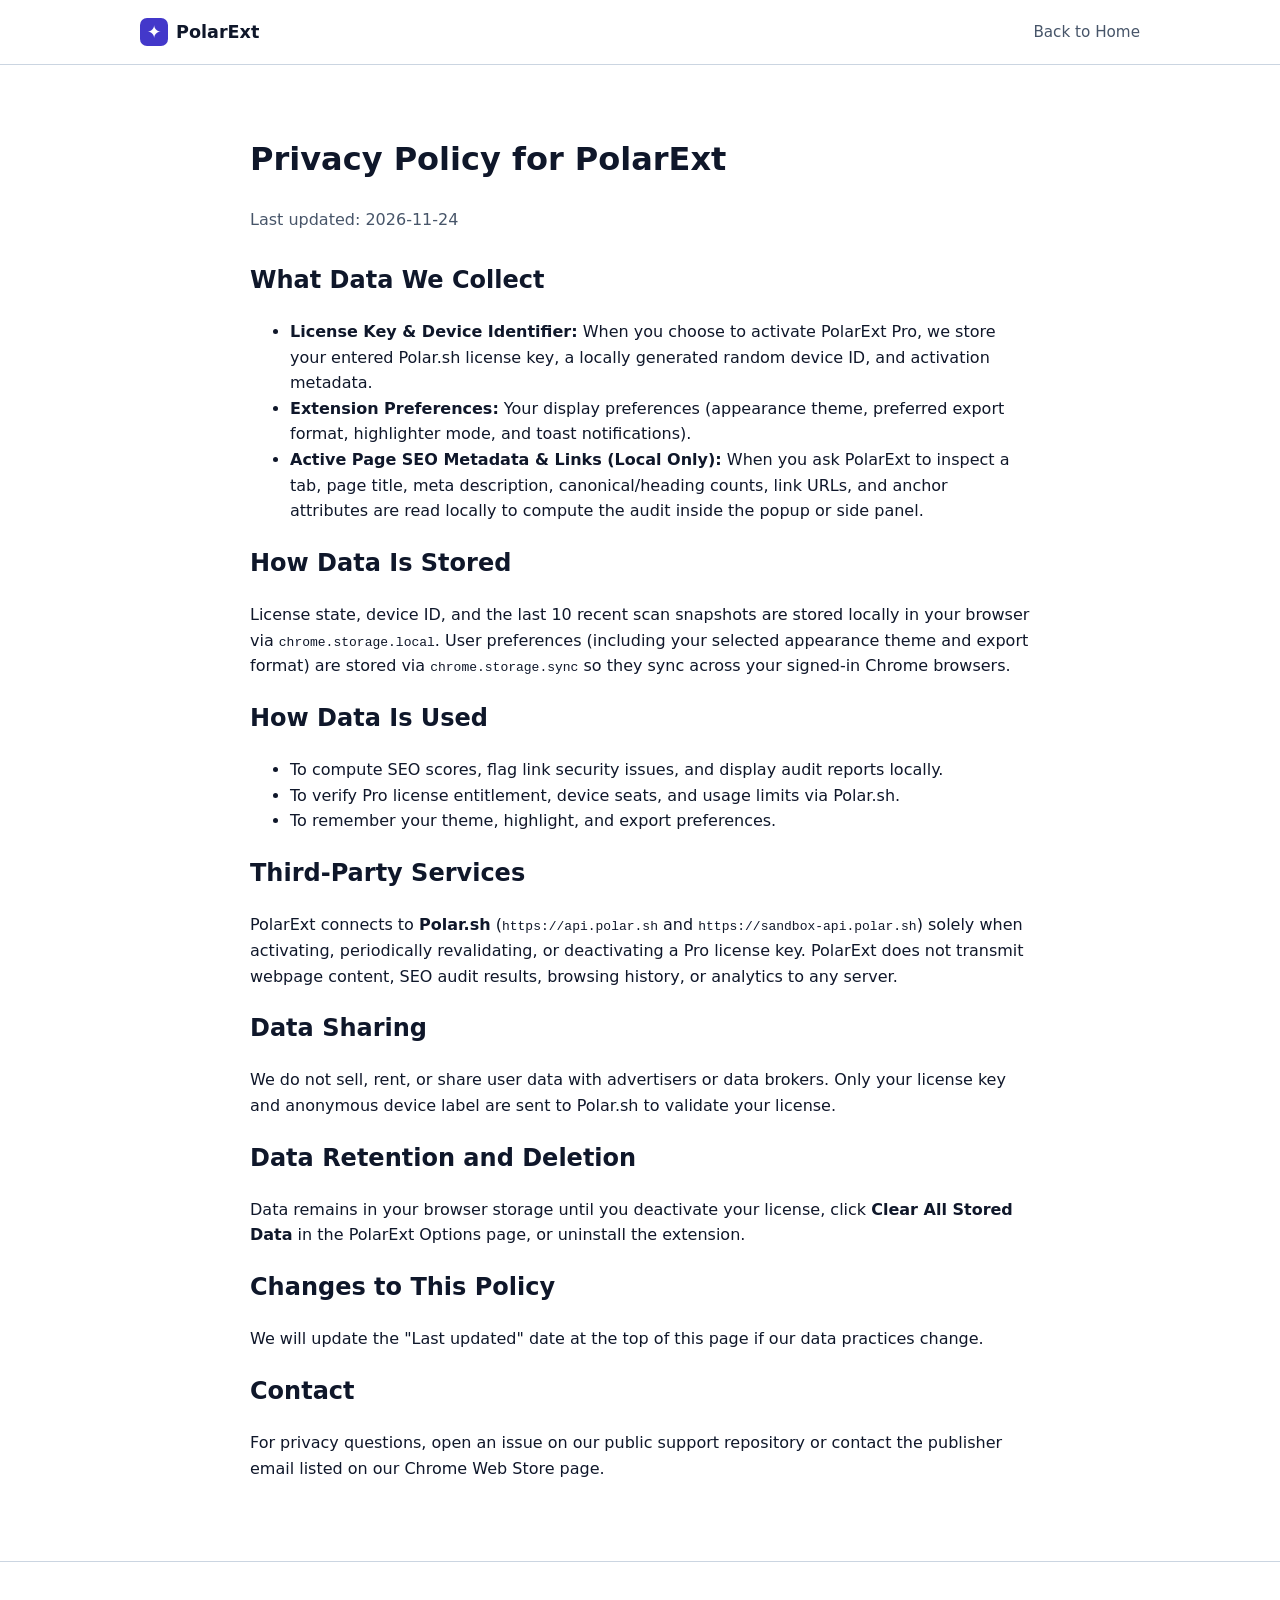
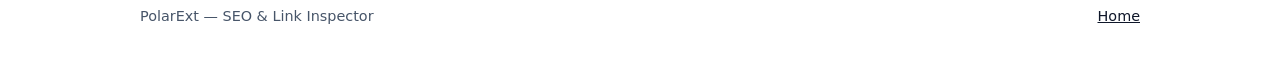
==== privacy.html @ 94d525a9 "feat: PolarExt interactive landing page and privacy policy" ====
<!doctype html>
<html lang="en">
  <head>
    <meta charset="UTF-8" />
    <meta name="viewport" content="width=device-width, initial-scale=1.0" />
    <meta name="color-scheme" content="light dark" />
    <title>Privacy Policy — PolarExt</title>
    <link rel="stylesheet" href="./styles.css" />
  </head>
  <body>
    <header class="site-header">
      <div class="container nav-inner">
        <a href="./index.html" class="brand">
          <span class="brand-mark" aria-hidden="true">✦</span>
          <span>PolarExt</span>
        </a>
        <nav class="nav-links" aria-label="Primary navigation">
          <a href="./index.html">Back to Home</a>
        </nav>
      </div>
    </header>

    <main class="container narrow policy-doc">
      <h1>Privacy Policy for PolarExt</h1>
      <p class="section-lead">Last updated: 2026-11-24</p>

      <h2>What Data We Collect</h2>
      <ul>
        <li>
          <strong>License Key &amp; Device Identifier:</strong> When you choose to activate PolarExt
          Pro, we store your entered Polar.sh license key, a locally generated random device ID, and
          activation metadata.
        </li>
        <li>
          <strong>Extension Preferences:</strong> Your display preferences (appearance theme,
          preferred export format, highlighter mode, and toast notifications).
        </li>
        <li>
          <strong>Active Page SEO Metadata &amp; Links (Local Only):</strong> When you ask PolarExt
          to inspect a tab, page title, meta description, canonical/heading counts, link URLs, and
          anchor attributes are read locally to compute the audit inside the popup or side panel.
        </li>
      </ul>

      <h2>How Data Is Stored</h2>
      <p>
        License state, device ID, and the last 10 recent scan snapshots are stored locally in your
        browser via <code>chrome.storage.local</code>. User preferences (including your selected
        appearance theme and export format) are stored via <code>chrome.storage.sync</code> so they
        sync across your signed-in Chrome browsers.
      </p>

      <h2>How Data Is Used</h2>
      <ul>
        <li>To compute SEO scores, flag link security issues, and display audit reports locally.</li>
        <li>To verify Pro license entitlement, device seats, and usage limits via Polar.sh.</li>
        <li>To remember your theme, highlight, and export preferences.</li>
      </ul>

      <h2>Third-Party Services</h2>
      <p>
        PolarExt connects to <strong>Polar.sh</strong> (<code>https://api.polar.sh</code> and
        <code>https://sandbox-api.polar.sh</code>) solely when activating, periodically
        revalidating, or deactivating a Pro license key. PolarExt does not transmit webpage content,
        SEO audit results, browsing history, or analytics to any server.
      </p>

      <h2>Data Sharing</h2>
      <p>
        We do not sell, rent, or share user data with advertisers or data brokers. Only your license
        key and anonymous device label are sent to Polar.sh to validate your license.
      </p>

      <h2>Data Retention and Deletion</h2>
      <p>
        Data remains in your browser storage until you deactivate your license, click
        <strong>Clear All Stored Data</strong> in the PolarExt Options page, or uninstall the
        extension.
      </p>

      <h2>Changes to This Policy</h2>
      <p>
        We will update the "Last updated" date at the top of this page if our data practices change.
      </p>

      <h2>Contact</h2>
      <p>
        For privacy questions, open an issue on our public support repository or contact the
        publisher email listed on our Chrome Web Store page.
      </p>
    </main>

    <footer class="site-footer">
      <div class="container footer-inner">
        <p>PolarExt — SEO &amp; Link Inspector</p>
        <p><a href="./index.html">Home</a></p>
      </div>
    </footer>
  </body>
</html>
---- styles.css ----
:root {
  --bg-light: #ffffff;
  --bg-dark: #090d16;
  --bg-alt-light: #f8fafc;
  --bg-alt-dark: #0f172a;
  --surface-light: #ffffff;
  --surface-dark: #111827;
  --text-light: #0f172a;
  --text-dark: #f1f5f9;
  --muted-light: #475569;
  --muted-dark: #94a3b8;
  --border-light: #cbd5e1;
  --border-dark: #334155;
  --brand-light: #4338ca;
  --brand-dark: #818cf8;
  --brand-text-light: #ffffff;
  --brand-text-dark: #090d16;
  --hover-light: #f1f5f9;
  --hover-dark: #1e293b;
  --code-bg-light: #0f172a;
  --code-bg-dark: #020617;
  --success-light: #15803d;
  --success-dark: #4ade80;
  --success-bg-light: #dcfce7;
  --success-bg-dark: #052e16;
  --warn-light: #b45309;
  --warn-dark: #fbbf24;
  --warn-bg-light: #fef3c7;
  --warn-bg-dark: #451a03;
  --err-light: #b91c1c;
  --err-dark: #fca5a5;
  --err-bg-light: #fee2e2;
  --err-bg-dark: #450a0a;
  --scrollbar-track-light: #e2e8f0;
  --scrollbar-track-dark: #0f172a;
  --scrollbar-thumb-light: #64748b;
  --scrollbar-thumb-dark: #64748b;

  --bg: var(--bg-light);
  --bg-alt: var(--bg-alt-light);
  --surface: var(--surface-light);
  --text: var(--text-light);
  --muted: var(--muted-light);
  --border: var(--border-light);
  --brand: var(--brand-light);
  --brand-text: var(--brand-text-light);
  --color-hover: var(--hover-light);
  --code-bg: var(--code-bg-light);
  --success: var(--success-light);
  --success-bg: var(--success-bg-light);
  --warn: var(--warn-light);
  --warn-bg: var(--warn-bg-light);
  --err: var(--err-light);
  --err-bg: var(--err-bg-light);
  --scrollbar-track: var(--scrollbar-track-light);
  --scrollbar-thumb: var(--scrollbar-thumb-light);

  @media (prefers-color-scheme: dark) {
    --bg: var(--bg-dark);
    --bg-alt: var(--bg-alt-dark);
    --surface: var(--surface-dark);
    --text: var(--text-dark);
    --muted: var(--muted-dark);
    --border: var(--border-dark);
    --brand: var(--brand-dark);
    --brand-text: var(--brand-text-dark);
    --color-hover: var(--hover-dark);
    --code-bg: var(--code-bg-dark);
    --success: var(--success-dark);
    --success-bg: var(--success-bg-dark);
    --warn: var(--warn-dark);
    --warn-bg: var(--warn-bg-dark);
    --err: var(--err-dark);
    --err-bg: var(--err-bg-dark);
    --scrollbar-track: var(--scrollbar-track-dark);
    --scrollbar-thumb: var(--scrollbar-thumb-dark);
  }

  @supports (color: light-dark(white, black)) {
    --bg: light-dark(var(--bg-light), var(--bg-dark));
    --bg-alt: light-dark(var(--bg-alt-light), var(--bg-alt-dark));
    --surface: light-dark(var(--surface-light), var(--surface-dark));
    --text: light-dark(var(--text-light), var(--text-dark));
    --muted: light-dark(var(--muted-light), var(--muted-dark));
    --border: light-dark(var(--border-light), var(--border-dark));
    --brand: light-dark(var(--brand-light), var(--brand-dark));
    --brand-text: light-dark(var(--brand-text-light), var(--brand-text-dark));
    --color-hover: light-dark(var(--hover-light), var(--hover-dark));
    --code-bg: light-dark(var(--code-bg-light), var(--code-bg-dark));
    --success: light-dark(var(--success-light), var(--success-dark));
    --success-bg: light-dark(var(--success-bg-light), var(--success-bg-dark));
    --warn: light-dark(var(--warn-light), var(--warn-dark));
    --warn-bg: light-dark(var(--warn-bg-light), var(--warn-bg-dark));
    --err: light-dark(var(--err-light), var(--err-dark));
    --err-bg: light-dark(var(--err-bg-light), var(--err-bg-dark));
    --scrollbar-track: light-dark(var(--scrollbar-track-light), var(--scrollbar-track-dark));
    --scrollbar-thumb: light-dark(var(--scrollbar-thumb-light), var(--scrollbar-thumb-dark));
  }

  color-scheme: light dark;
  accent-color: var(--brand);
  scrollbar-color: var(--scrollbar-thumb) var(--scrollbar-track);
}

*,
*::before,
*::after {
  box-sizing: border-box;
}

body {
  margin: 0;
  font-family: system-ui, -apple-system, BlinkMacSystemFont, "Segoe UI", Roboto, sans-serif;
  line-height: 1.6;
  background-color: var(--bg);
  color: var(--text);
}

.container {
  max-width: 1040px;
  margin: 0 auto;
  padding: 0 20px;
}

.container.narrow {
  max-width: 780px;
}

.site-header {
  border-bottom: 1px solid var(--border);
  background: var(--bg);
}

.nav-inner {
  display: flex;
  align-items: center;
  justify-content: space-between;
  gap: 16px;
  min-height: 64px;
}

.brand {
  display: inline-flex;
  align-items: center;
  gap: 8px;
  font-weight: 800;
  font-size: 1.1rem;
  color: var(--text);
  text-decoration: none;
}

.brand-mark {
  display: inline-grid;
  place-items: center;
  width: 28px;
  height: 28px;
  border-radius: 7px;
  background: var(--brand);
  color: var(--brand-text);
}

.nav-links {
  display: flex;
  flex-wrap: wrap;
  gap: 18px;
}

.nav-links a {
  color: var(--muted);
  text-decoration: none;
  font-size: 0.95rem;
  font-weight: 500;
}

.nav-links a:hover {
  color: var(--text);
}

.hero {
  padding: 68px 0 56px;
  text-align: center;
}

.eyebrow {
  display: inline-block;
  padding: 4px 12px;
  border-radius: 999px;
  border: 1px solid var(--border);
  background: var(--bg-alt);
  color: var(--muted);
  font-size: 0.85rem;
  font-weight: 600;
  margin-bottom: 18px;
}

.hero h1 {
  font-size: clamp(1.9rem, 4vw, 3rem);
  line-height: 1.18;
  margin: 0 auto 18px;
  max-width: 820px;
}

.hero-sub {
  max-width: 700px;
  margin: 0 auto 28px;
  color: var(--muted);
  font-size: 1.06rem;
}

.hero-actions {
  display: flex;
  justify-content: center;
  flex-wrap: wrap;
  gap: 12px;
}

.hero-meta {
  margin-top: 16px;
  color: var(--muted);
  font-size: 0.88rem;
}

.section {
  padding: 64px 0;
}

.section-alt {
  background: var(--bg-alt);
  border-top: 1px solid var(--border);
  border-bottom: 1px solid var(--border);
}

.section h2 {
  font-size: 1.75rem;
  margin: 0 0 8px;
}

.section-lead {
  color: var(--muted);
  margin: 0 0 28px;
}

.btn {
  display: inline-flex;
  align-items: center;
  justify-content: center;
  padding: 11px 20px;
  border-radius: 10px;
  font-weight: 600;
  font-size: 0.96rem;
  text-decoration: none;
  border: 1px solid var(--border);
  cursor: pointer;
  background: var(--surface);
  color: var(--text);
}

.btn-sm {
  padding: 7px 14px;
  font-size: 0.88rem;
}

.btn-full {
  width: 100%;
}

.btn-primary {
  background: var(--brand);
  color: var(--brand-text);
  border-color: transparent;
}

.btn-secondary:hover,
.btn[aria-pressed="true"] {
  background: var(--color-hover);
  border-color: var(--brand);
}

/* Interactive Browser Extension Simulator */
.sim-shell {
  border: 1px solid var(--border);
  border-radius: 16px;
  background: var(--surface);
  padding: 18px;
}

.sim-toolbar {
  display: flex;
  flex-wrap: wrap;
  justify-content: space-between;
  gap: 12px;
  padding-bottom: 14px;
  margin-bottom: 16px;
  border-bottom: 1px solid var(--border);
}

.sim-surface-switch,
.sim-controls {
  display: flex;
  flex-wrap: wrap;
  gap: 8px;
}

.sim-grid {
  display: grid;
  grid-template-columns: repeat(auto-fit, minmax(310px, 1fr));
  gap: 18px;
}

.sim-device,
.sim-log {
  border: 1px solid var(--border);
  border-radius: 12px;
  padding: 16px;
  background: var(--bg-alt);
}

.sim-device-head {
  display: flex;
  align-items: center;
  justify-content: space-between;
  gap: 10px;
  margin-bottom: 12px;
}

.sim-badges {
  display: inline-flex;
  gap: 6px;
}

.sim-pill {
  padding: 2px 9px;
  border-radius: 999px;
  font-size: 0.78rem;
  font-weight: 700;
  background: var(--surface);
  border: 1px solid var(--border);
  color: var(--muted);
}

.sim-pill.pro {
  background: var(--success-bg);
  color: var(--success);
  border-color: transparent;
}

.sim-pill.score {
  background: var(--warn-bg);
  color: var(--warn);
  border-color: transparent;
}

.sim-subtabs {
  display: flex;
  gap: 6px;
  margin-bottom: 12px;
}

.sim-subtab {
  padding: 6px 11px;
  border-radius: 8px;
  border: 1px solid var(--border);
  background: var(--surface);
  color: var(--muted);
  font: inherit;
  font-size: 0.85rem;
  font-weight: 600;
  cursor: pointer;
}

.sim-subtab[aria-pressed="true"] {
  background: var(--brand);
  color: var(--brand-text);
  border-color: transparent;
}

.sim-muted {
  color: var(--muted);
  font-size: 0.88rem;
  margin: 0 0 10px;
}

.sim-stats {
  display: grid;
  grid-template-columns: repeat(3, minmax(0, 1fr));
  gap: 8px;
  margin: 10px 0;
}

.sim-stats > div {
  background: var(--surface);
  border: 1px solid var(--border);
  border-radius: 8px;
  padding: 8px;
  text-align: center;
}

.sim-stats strong {
  display: block;
  font-size: 1.15rem;
}

.sim-stats span {
  font-size: 0.76rem;
  color: var(--muted);
}

.sim-list {
  margin: 10px 0 0;
  padding-left: 18px;
  font-size: 0.88rem;
}

.sim-gate {
  border: 1px dashed var(--brand);
  border-radius: 10px;
  padding: 14px;
  background: var(--surface);
}

.sim-issue {
  padding: 9px 11px;
  border-radius: 8px;
  border: 1px solid var(--border);
  border-left-width: 4px;
  background: var(--surface);
  margin-bottom: 8px;
  font-size: 0.86rem;
}

.sim-issue strong,
.sim-issue span {
  display: block;
}

.sim-issue.err {
  border-left-color: var(--err);
}

.sim-issue.warn {
  border-left-color: var(--warn);
}

.sim-label {
  display: block;
  font-size: 0.86rem;
  font-weight: 600;
  margin-bottom: 6px;
}

.sim-key-row {
  display: flex;
  gap: 8px;
}

.sim-key-row input {
  flex: 1;
  min-width: 0;
  padding: 8px 10px;
  border-radius: 8px;
  border: 1px solid var(--border);
  background: var(--surface);
  color: var(--text);
  font: inherit;
}

.sim-csv-preview {
  margin-top: 8px;
  font-size: 0.78rem;
}

.sim-log-box {
  min-height: 260px;
  max-height: 320px;
  overflow-y: auto;
}

/* Single-row accessible tabs with 3px underline indicator + hidden="until-found" panels */
.preview-tabs {
  display: flex;
  flex-wrap: nowrap;
  overflow-x: auto;
  gap: 6px;
  margin-bottom: 16px;
  border-bottom: 1px solid var(--border);
}

.preview-tab {
  position: relative;
  flex: none;
  padding: 10px 14px 12px;
  border: 1px solid transparent;
  background: transparent;
  color: var(--muted);
  font: inherit;
  font-weight: 600;
  cursor: pointer;
}

.preview-tab[aria-selected="true"] {
  color: var(--brand);
}

.preview-tab[aria-selected="true"]::after {
  content: "";
  position: absolute;
  inset: auto 0 0;
  border-block-end: 3px solid var(--brand);
}

.preview-panels {
  display: grid;
}

.preview-panels > [role="tabpanel"] {
  grid-area: 1 / 1;
}

.preview-panel {
  display: grid;
  grid-template-columns: repeat(auto-fit, minmax(290px, 1fr));
  gap: 20px;
  padding: 24px;
  border-radius: 14px;
  border: 1px solid var(--border);
  background: var(--surface);
}

.preview-copy h3 {
  margin-top: 0;
}

.preview-copy ul {
  padding-left: 20px;
  color: var(--muted);
}

.code-box {
  margin: 0;
  padding: 18px;
  border-radius: 10px;
  background: var(--code-bg);
  color: #e2e8f0;
  overflow-x: auto;
  font-size: 0.86rem;
  line-height: 1.5;
}

.table-wrap {
  overflow-x: auto;
  border: 1px solid var(--border);
  border-radius: 12px;
  background: var(--surface);
}

table {
  width: 100%;
  border-collapse: collapse;
  text-align: left;
}

th,
td {
  padding: 14px 16px;
  border-bottom: 1px solid var(--border);
  vertical-align: top;
}

tbody tr:last-child td {
  border-bottom: none;
}

th {
  font-size: 0.9rem;
  color: var(--muted);
}

.pricing-grid {
  display: grid;
  grid-template-columns: repeat(auto-fit, minmax(280px, 1fr));
  gap: 20px;
}

.price-card {
  padding: 24px;
  border-radius: 14px;
  border: 1px solid var(--border);
  background: var(--surface);
  display: flex;
  flex-direction: column;
}

.price-card.featured {
  border: 2px solid var(--brand);
}

.pill {
  align-self: flex-start;
  padding: 3px 10px;
  border-radius: 999px;
  background: var(--bg-alt);
  border: 1px solid var(--border);
  font-size: 0.8rem;
  font-weight: 600;
}

.price {
  font-size: 2.2rem;
  font-weight: 800;
  margin: 12px 0;
}

.price-note {
  font-size: 0.95rem;
  font-weight: 500;
  color: var(--muted);
}

.price-card ul {
  padding-left: 20px;
  margin: 0 0 24px;
  flex: 1;
}

.price-card li {
  margin-bottom: 8px;
}

/* Accessible FAQ Accordion using native <details> + ::details-content */
.faq-header {
  display: flex;
  align-items: center;
  justify-content: space-between;
  gap: 12px;
  margin-bottom: 16px;
}

.faq-header h2 {
  margin: 0;
}

[command="--toggle-all"][aria-expanded="true"] .expand,
[command="--toggle-all"][aria-expanded="false"] .collapse {
  display: none;
}

.accordion details {
  border: 1px solid var(--border);
  border-radius: 10px;
  background: var(--surface);
  margin-bottom: 10px;
}

.accordion summary {
  list-style: none;
  display: flex;
  align-items: center;
  gap: 0.5ch;
  padding: 14px 16px;
  font-weight: 600;
}

.accordion summary::-webkit-details-marker {
  display: none;
}

.accordion summary:where(:not([aria-disabled="true"])) {
  cursor: pointer;
}

.accordion summary:where(:not([aria-disabled="true"])):hover {
  background: var(--color-hover);
}

.accordion summary::before {
  content: "";
  inline-size: 1em;
  block-size: 1em;
  flex-shrink: 0;
  background-color: currentColor;
  mask: url("data:image/svg+xml,%3Csvg xmlns='http://www.w3.org/2000/svg' viewBox='0 0 20 20' fill='currentColor'%3E%3Cpath fill-rule='evenodd' d='M5.23 7.21a.75.75 0 011.06.02L10 11.168l3.71-3.938a.75.75 0 111.08 1.04l-4.25 4.5a.75.75 0 01-1.08 0l-4.25-4.5a.75.75 0 01.02-1.06z' clip-rule='evenodd'/%3E%3C/svg%3E")
    no-repeat center / contain;
  rotate: -90deg;
}

.accordion summary:dir(rtl)::before {
  rotate: 90deg;
}

.accordion details[open] > summary::before {
  rotate: 0deg;
}

.accordion details::details-content {
  interpolate-size: allow-keywords;
  overflow: clip;
  contain: layout;
}

.accordion details:not([open])::details-content {
  block-size: 0;
}

@media (prefers-reduced-motion: no-preference) {
  .accordion summary::before {
    transition: rotate 0.2s;
  }

  .accordion details::details-content {
    transition: block-size, content-visibility, display;
    transition-duration: 0.3s;
    transition-timing-function: ease-in-out;
    transition-behavior: allow-discrete;
  }
}

.faq-body {
  padding: 0 16px 14px 36px;
  color: var(--muted);
}

.faq-body p {
  margin: 0;
}

.site-footer {
  padding: 28px 0;
  border-top: 1px solid var(--border);
  color: var(--muted);
  font-size: 0.9rem;
}

.footer-inner {
  display: flex;
  flex-wrap: wrap;
  justify-content: space-between;
  gap: 12px;
}

.footer-inner a {
  color: var(--text);
}

.policy-doc {
  padding: 48px 0 64px;
}
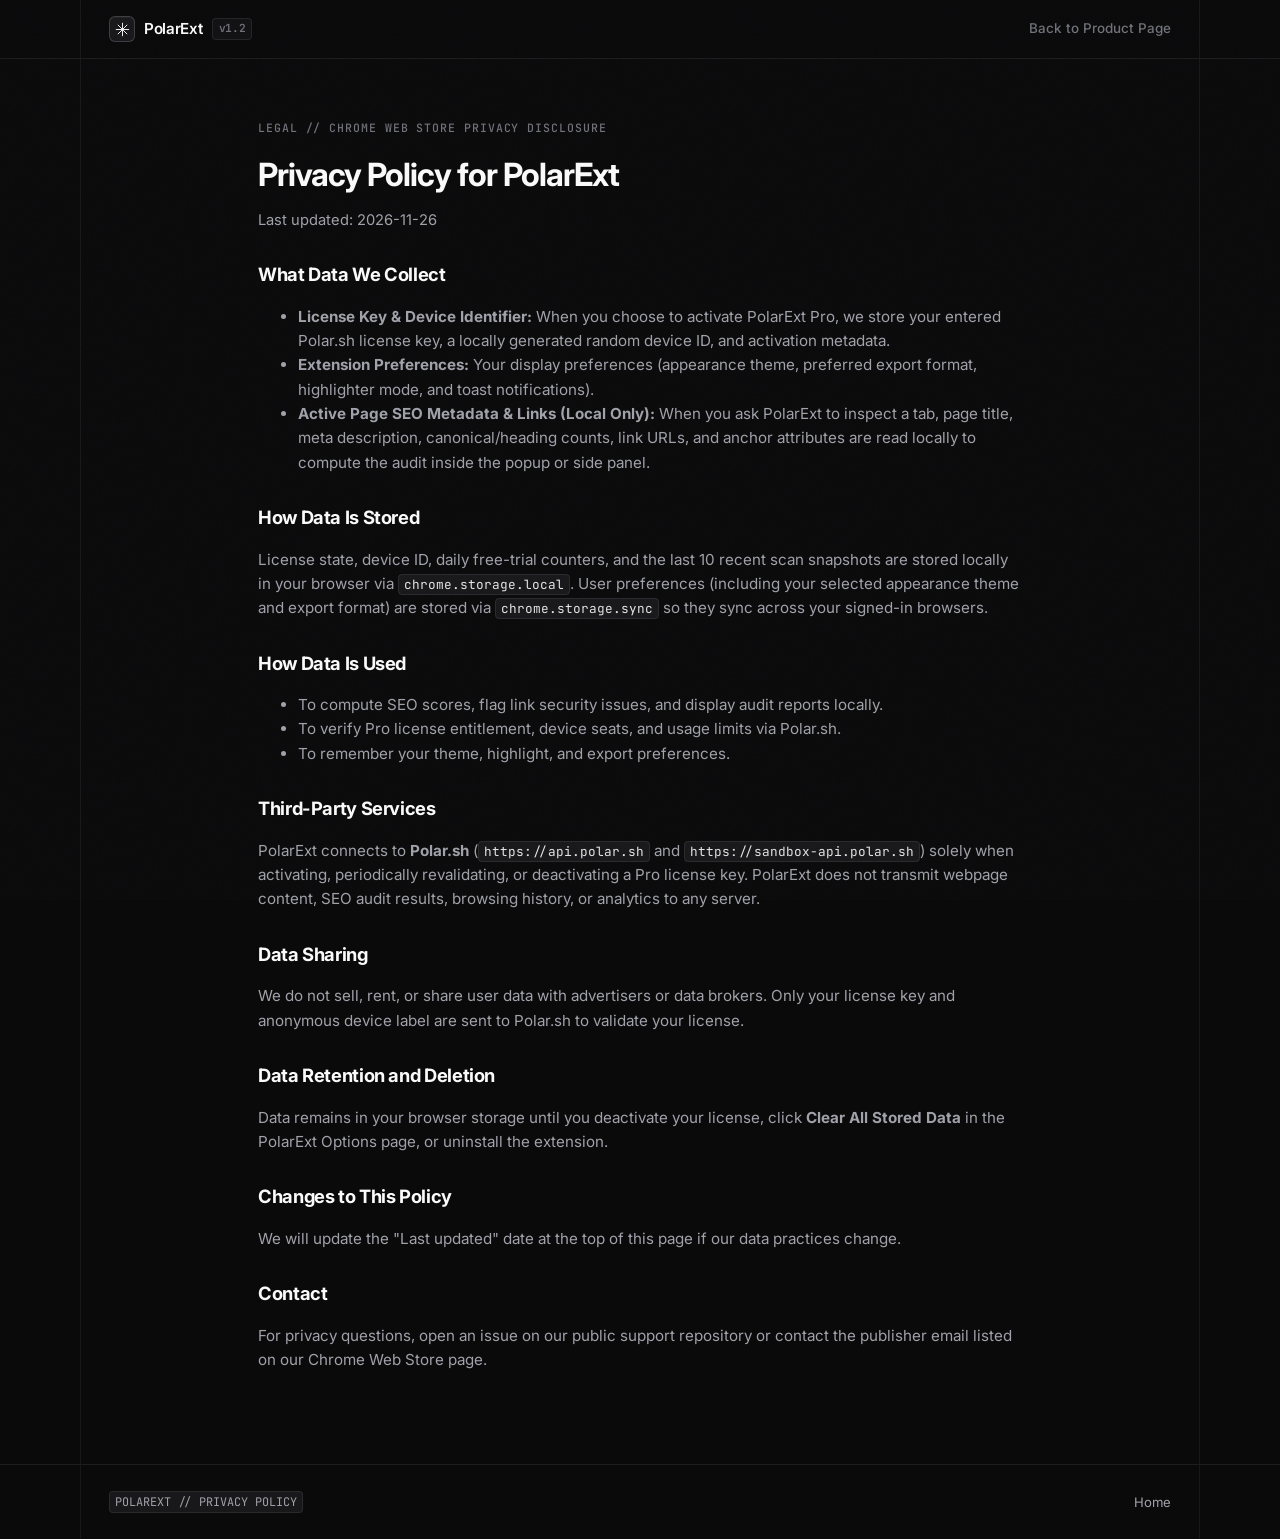
==== commit df12ae9b: "feat(landing): refactor into Swiss editorial grid & precision #swap migration console" ====
--- a/privacy.html
+++ b/privacy.html
@@ -3,97 +3,116 @@
   <head>
     <meta charset="UTF-8" />
     <meta name="viewport" content="width=device-width, initial-scale=1.0" />
-    <meta name="color-scheme" content="light dark" />
+    <meta name="color-scheme" content="dark" />
     <title>Privacy Policy — PolarExt</title>
+    <link rel="icon" type="image/png" href="./favicon.png" />
+    <link rel="preconnect" href="https://fonts.googleapis.com" />
+    <link rel="preconnect" href="https://fonts.gstatic.com" crossorigin />
+    <link
+      href="https://fonts.googleapis.com/css2?family=Inter:wght@400;500;600&family=JetBrains+Mono:wght@400;500;600&display=swap"
+      rel="stylesheet"
+    />
     <link rel="stylesheet" href="./styles.css" />
   </head>
   <body>
+    <div class="noise-overlay" aria-hidden="true"></div>
+
     <header class="site-header">
-      <div class="container nav-inner">
+      <div class="arch-container nav-inner">
         <a href="./index.html" class="brand">
-          <span class="brand-mark" aria-hidden="true">✦</span>
-          <span>PolarExt</span>
+          <span class="brand-mark" aria-hidden="true">
+            <svg width="15" height="15" viewBox="0 0 24 24" fill="none" stroke="currentColor" stroke-width="1.5" stroke-linecap="round" stroke-linejoin="round">
+              <path d="M12 2v20M2 12h20M4.93 4.93l14.14 14.14M19.07 4.93L4.93 19.07" />
+            </svg>
+          </span>
+          <span class="brand-name">PolarExt</span>
+          <span class="brand-tag">v1.2</span>
         </a>
         <nav class="nav-links" aria-label="Primary navigation">
-          <a href="./index.html">Back to Home</a>
+          <a href="./index.html">Back to Product Page</a>
         </nav>
       </div>
     </header>
 
-    <main class="container narrow policy-doc">
-      <h1>Privacy Policy for PolarExt</h1>
-      <p class="section-lead">Last updated: 2026-11-24</p>
+    <main class="arch-shell">
+      <div class="arch-container narrow policy-doc">
+        <span class="eyebrow">LEGAL // CHROME WEB STORE PRIVACY DISCLOSURE</span>
+        <h1>Privacy Policy for PolarExt</h1>
+        <p class="section-lead">Last updated: 2026-11-26</p>
 
-      <h2>What Data We Collect</h2>
-      <ul>
-        <li>
-          <strong>License Key &amp; Device Identifier:</strong> When you choose to activate PolarExt
-          Pro, we store your entered Polar.sh license key, a locally generated random device ID, and
-          activation metadata.
-        </li>
-        <li>
-          <strong>Extension Preferences:</strong> Your display preferences (appearance theme,
-          preferred export format, highlighter mode, and toast notifications).
-        </li>
-        <li>
-          <strong>Active Page SEO Metadata &amp; Links (Local Only):</strong> When you ask PolarExt
-          to inspect a tab, page title, meta description, canonical/heading counts, link URLs, and
-          anchor attributes are read locally to compute the audit inside the popup or side panel.
-        </li>
-      </ul>
+        <h2>What Data We Collect</h2>
+        <ul>
+          <li>
+            <strong>License Key &amp; Device Identifier:</strong> When you choose to activate
+            PolarExt Pro, we store your entered Polar.sh license key, a locally generated random
+            device ID, and activation metadata.
+          </li>
+          <li>
+            <strong>Extension Preferences:</strong> Your display preferences (appearance theme,
+            preferred export format, highlighter mode, and toast notifications).
+          </li>
+          <li>
+            <strong>Active Page SEO Metadata &amp; Links (Local Only):</strong> When you ask
+            PolarExt to inspect a tab, page title, meta description, canonical/heading counts, link
+            URLs, and anchor attributes are read locally to compute the audit inside the popup or
+            side panel.
+          </li>
+        </ul>
 
-      <h2>How Data Is Stored</h2>
-      <p>
-        License state, device ID, and the last 10 recent scan snapshots are stored locally in your
-        browser via <code>chrome.storage.local</code>. User preferences (including your selected
-        appearance theme and export format) are stored via <code>chrome.storage.sync</code> so they
-        sync across your signed-in Chrome browsers.
-      </p>
+        <h2>How Data Is Stored</h2>
+        <p>
+          License state, device ID, daily free-trial counters, and the last 10 recent scan snapshots
+          are stored locally in your browser via <code>chrome.storage.local</code>. User preferences
+          (including your selected appearance theme and export format) are stored via
+          <code>chrome.storage.sync</code> so they sync across your signed-in browsers.
+        </p>
 
-      <h2>How Data Is Used</h2>
-      <ul>
-        <li>To compute SEO scores, flag link security issues, and display audit reports locally.</li>
-        <li>To verify Pro license entitlement, device seats, and usage limits via Polar.sh.</li>
-        <li>To remember your theme, highlight, and export preferences.</li>
-      </ul>
+        <h2>How Data Is Used</h2>
+        <ul>
+          <li>To compute SEO scores, flag link security issues, and display audit reports locally.</li>
+          <li>To verify Pro license entitlement, device seats, and usage limits via Polar.sh.</li>
+          <li>To remember your theme, highlight, and export preferences.</li>
+        </ul>
 
-      <h2>Third-Party Services</h2>
-      <p>
-        PolarExt connects to <strong>Polar.sh</strong> (<code>https://api.polar.sh</code> and
-        <code>https://sandbox-api.polar.sh</code>) solely when activating, periodically
-        revalidating, or deactivating a Pro license key. PolarExt does not transmit webpage content,
-        SEO audit results, browsing history, or analytics to any server.
-      </p>
+        <h2>Third-Party Services</h2>
+        <p>
+          PolarExt connects to <strong>Polar.sh</strong> (<code>https://api.polar.sh</code> and
+          <code>https://sandbox-api.polar.sh</code>) solely when activating, periodically
+          revalidating, or deactivating a Pro license key. PolarExt does not transmit webpage
+          content, SEO audit results, browsing history, or analytics to any server.
+        </p>
 
-      <h2>Data Sharing</h2>
-      <p>
-        We do not sell, rent, or share user data with advertisers or data brokers. Only your license
-        key and anonymous device label are sent to Polar.sh to validate your license.
-      </p>
+        <h2>Data Sharing</h2>
+        <p>
+          We do not sell, rent, or share user data with advertisers or data brokers. Only your
+          license key and anonymous device label are sent to Polar.sh to validate your license.
+        </p>
 
-      <h2>Data Retention and Deletion</h2>
-      <p>
-        Data remains in your browser storage until you deactivate your license, click
-        <strong>Clear All Stored Data</strong> in the PolarExt Options page, or uninstall the
-        extension.
-      </p>
+        <h2>Data Retention and Deletion</h2>
+        <p>
+          Data remains in your browser storage until you deactivate your license, click
+          <strong>Clear All Stored Data</strong> in the PolarExt Options page, or uninstall the
+          extension.
+        </p>
 
-      <h2>Changes to This Policy</h2>
-      <p>
-        We will update the "Last updated" date at the top of this page if our data practices change.
-      </p>
+        <h2>Changes to This Policy</h2>
+        <p>
+          We will update the "Last updated" date at the top of this page if our data practices
+          change.
+        </p>
 
-      <h2>Contact</h2>
-      <p>
-        For privacy questions, open an issue on our public support repository or contact the
-        publisher email listed on our Chrome Web Store page.
-      </p>
+        <h2>Contact</h2>
+        <p>
+          For privacy questions, open an issue on our public support repository or contact the
+          publisher email listed on our Chrome Web Store page.
+        </p>
+      </div>
     </main>
 
     <footer class="site-footer">
-      <div class="container footer-inner">
-        <p>PolarExt — SEO &amp; Link Inspector</p>
-        <p><a href="./index.html">Home</a></p>
+      <div class="arch-container footer-inner">
+        <p class="footer-brand"><code>POLAREXT // PRIVACY POLICY</code></p>
+        <p class="footer-links"><a href="./index.html">Home</a></p>
       </div>
     </footer>
   </body>
--- a/styles.css
+++ b/styles.css
@@ -1,105 +1,56 @@
 :root {
-  --bg-light: #ffffff;
-  --bg-dark: #090d16;
-  --bg-alt-light: #f8fafc;
-  --bg-alt-dark: #0f172a;
-  --surface-light: #ffffff;
-  --surface-dark: #111827;
-  --text-light: #0f172a;
-  --text-dark: #f1f5f9;
-  --muted-light: #475569;
-  --muted-dark: #94a3b8;
-  --border-light: #cbd5e1;
-  --border-dark: #334155;
-  --brand-light: #4338ca;
-  --brand-dark: #818cf8;
-  --brand-text-light: #ffffff;
-  --brand-text-dark: #090d16;
-  --hover-light: #f1f5f9;
-  --hover-dark: #1e293b;
-  --code-bg-light: #0f172a;
-  --code-bg-dark: #020617;
-  --success-light: #15803d;
-  --success-dark: #4ade80;
-  --success-bg-light: #dcfce7;
-  --success-bg-dark: #052e16;
-  --warn-light: #b45309;
-  --warn-dark: #fbbf24;
-  --warn-bg-light: #fef3c7;
-  --warn-bg-dark: #451a03;
-  --err-light: #b91c1c;
-  --err-dark: #fca5a5;
-  --err-bg-light: #fee2e2;
-  --err-bg-dark: #450a0a;
-  --scrollbar-track-light: #e2e8f0;
-  --scrollbar-track-dark: #0f172a;
-  --scrollbar-thumb-light: #64748b;
-  --scrollbar-thumb-dark: #64748b;
-
-  --bg: var(--bg-light);
-  --bg-alt: var(--bg-alt-light);
-  --surface: var(--surface-light);
-  --text: var(--text-light);
-  --muted: var(--muted-light);
-  --border: var(--border-light);
-  --brand: var(--brand-light);
-  --brand-text: var(--brand-text-light);
-  --color-hover: var(--hover-light);
-  --code-bg: var(--code-bg-light);
-  --success: var(--success-light);
-  --success-bg: var(--success-bg-light);
-  --warn: var(--warn-light);
-  --warn-bg: var(--warn-bg-light);
-  --err: var(--err-light);
-  --err-bg: var(--err-bg-light);
-  --scrollbar-track: var(--scrollbar-track-light);
-  --scrollbar-thumb: var(--scrollbar-thumb-light);
-
-  @media (prefers-color-scheme: dark) {
-    --bg: var(--bg-dark);
-    --bg-alt: var(--bg-alt-dark);
-    --surface: var(--surface-dark);
-    --text: var(--text-dark);
-    --muted: var(--muted-dark);
-    --border: var(--border-dark);
-    --brand: var(--brand-dark);
-    --brand-text: var(--brand-text-dark);
-    --color-hover: var(--hover-dark);
-    --code-bg: var(--code-bg-dark);
-    --success: var(--success-dark);
-    --success-bg: var(--success-bg-dark);
-    --warn: var(--warn-dark);
-    --warn-bg: var(--warn-bg-dark);
-    --err: var(--err-dark);
-    --err-bg: var(--err-bg-dark);
-    --scrollbar-track: var(--scrollbar-track-dark);
-    --scrollbar-thumb: var(--scrollbar-thumb-dark);
-  }
-
-  @supports (color: light-dark(white, black)) {
-    --bg: light-dark(var(--bg-light), var(--bg-dark));
-    --bg-alt: light-dark(var(--bg-alt-light), var(--bg-alt-dark));
-    --surface: light-dark(var(--surface-light), var(--surface-dark));
-    --text: light-dark(var(--text-light), var(--text-dark));
-    --muted: light-dark(var(--muted-light), var(--muted-dark));
-    --border: light-dark(var(--border-light), var(--border-dark));
-    --brand: light-dark(var(--brand-light), var(--brand-dark));
-    --brand-text: light-dark(var(--brand-text-light), var(--brand-text-dark));
-    --color-hover: light-dark(var(--hover-light), var(--hover-dark));
-    --code-bg: light-dark(var(--code-bg-light), var(--code-bg-dark));
-    --success: light-dark(var(--success-light), var(--success-dark));
-    --success-bg: light-dark(var(--success-bg-light), var(--success-bg-dark));
-    --warn: light-dark(var(--warn-light), var(--warn-dark));
-    --warn-bg: light-dark(var(--warn-bg-light), var(--warn-bg-dark));
-    --err: light-dark(var(--err-light), var(--err-dark));
-    --err-bg: light-dark(var(--err-bg-light), var(--err-bg-dark));
-    --scrollbar-track: light-dark(var(--scrollbar-track-light), var(--scrollbar-track-dark));
-    --scrollbar-thumb: light-dark(var(--scrollbar-thumb-light), var(--scrollbar-thumb-dark));
-  }
-
-  color-scheme: light dark;
-  accent-color: var(--brand);
-  scrollbar-color: var(--scrollbar-thumb) var(--scrollbar-track);
+  /* Architectural Zinc Neutral Surfaces */
+  --bg-canvas: #0a0a0b;
+  --bg-elevated: #111113;
+  --bg-interactive: #18181b;
+  --bg-code: #070708;
+
+  /* Precision Hairlines & Structural Framing */
+  --border-grid: rgba(255, 255, 255, 0.06);
+  --border-hairline: rgba(255, 255, 255, 0.08);
+  --border-hover: rgba(255, 255, 255, 0.16);
+  --bevel-inner: rgba(255, 255, 255, 0.045);
+
+  /* Optical Typography Hierarchy */
+  --text-primary: #fafafa;
+  --text-secondary: #a1a1aa;
+  --text-muted: #71717a;
+
+  /* Single Controlled Brand Accent — Polar Blue */
+  --accent-polar: #0062ff;
+  --accent-polar-top: #1a73ff;
+  --accent-polar-bottom: #0055e0;
+  --accent-ring: rgba(0, 98, 255, 0.24);
+  --accent-subtle: rgba(0, 98, 255, 0.12);
+
+  /* Diff & Telemetry Semantic Tokens (Muted, Non-Neon) */
+  --status-ok: #10b981;
+  --status-ok-bg: rgba(16, 185, 129, 0.1);
+  --status-warn: #f59e0b;
+  --status-warn-bg: rgba(245, 158, 11, 0.1);
+  --status-err: #f43f5e;
+  --status-err-bg: rgba(244, 63, 94, 0.1);
+  --diff-del-line: rgba(244, 63, 94, 0.08);
+  --diff-del-bar: rgba(244, 63, 94, 0.55);
+  --diff-add-line: rgba(0, 98, 255, 0.1);
+  --diff-add-bar: #0062ff;
+
+  /* Typography Stacks */
+  --font-sans: "Geist", "Inter", "Noto Sans TC", -apple-system, BlinkMacSystemFont, system-ui, sans-serif;
+  --font-mono: "Geist Mono", "JetBrains Mono", ui-monospace, SFMono-Regular, Menlo, Consolas, monospace;
+
+  /* Radii Constraints (Strict 6px–12px) */
+  --radius-control: 6px;
+  --radius-input: 7px;
+  --radius-card: 10px;
+  --radius-console: 12px;
+
+  /* Choreographed Deceleration Curve */
+  --ease-out-expo: cubic-bezier(0.22, 1, 0.36, 1);
+
+  color-scheme: dark;
+  accent-color: var(--accent-polar);
+  scrollbar-color: #3f3f46 #0a0a0b;
 }
 
 *,
@@ -108,27 +59,156 @@
   box-sizing: border-box;
 }
 
+html {
+  scroll-behavior: smooth;
+  background-color: var(--bg-canvas);
+}
+
+@media (prefers-reduced-motion: reduce) {
+  html {
+    scroll-behavior: auto;
+  }
+}
+
 body {
   margin: 0;
-  font-family: system-ui, -apple-system, BlinkMacSystemFont, "Segoe UI", Roboto, sans-serif;
+  min-height: 100dvh;
+  font-family: var(--font-sans);
+  font-size: 0.95rem;
   line-height: 1.6;
-  background-color: var(--bg);
-  color: var(--text);
-}
-
-.container {
-  max-width: 1040px;
-  margin: 0 auto;
-  padding: 0 20px;
-}
-
-.container.narrow {
-  max-width: 780px;
-}
-
+  background-color: var(--bg-canvas);
+  color: var(--text-primary);
+  -webkit-font-smoothing: antialiased;
+  text-rendering: optimizeLegibility;
+}
+
+code,
+pre,
+kbd,
+.mono-note,
+.eyebrow,
+.brand-tag {
+  font-family: var(--font-mono);
+  font-variant-numeric: tabular-nums;
+}
+
+/* 2.5% SVG Fractal Noise Overlay to Eliminate Flat Digital Plasticity */
+.noise-overlay {
+  position: fixed;
+  inset: 0;
+  z-index: 40;
+  pointer-events: none;
+  opacity: 0.025;
+  background-image: url("data:image/svg+xml,%3Csvg xmlns='http://www.w3.org/2000/svg' width='180' height='180'%3E%3Cfilter id='n'%3E%3CfeTurbulence type='fractalNoise' baseFrequency='0.85' numOctaves='3' stitchTiles='stitch'/%3E%3C/filter%3E%3Crect width='180' height='180' filter='url(%23n)'/%3E%3C/svg%3E");
+}
+
+/* Architectural Structural Rails (1px Vertical Hairlines + Crosshairs) */
+.arch-container {
+  max-width: 1120px;
+  margin-inline: auto;
+  padding-inline: 28px;
+}
+
+.arch-container.narrow {
+  max-width: 820px;
+}
+
+.arch-shell {
+  position: relative;
+  max-width: 1120px;
+  margin-inline: auto;
+  border-inline: 1px solid var(--border-grid);
+}
+
+.arch-section {
+  position: relative;
+  padding-block: 76px;
+  border-bottom: 1px solid var(--border-grid);
+}
+
+.arch-section.section-elevated {
+  background-color: rgba(17, 17, 19, 0.55);
+}
+
+/* 9px Precision Crosshair Intersection Markers (+) */
+.crosshair {
+  position: absolute;
+  top: -5px;
+  width: 9px;
+  height: 9px;
+  pointer-events: none;
+  z-index: 2;
+}
+
+.crosshair::before,
+.crosshair::after {
+  content: "";
+  position: absolute;
+  background-color: rgba(255, 255, 255, 0.24);
+}
+
+.crosshair::before {
+  inset: 4px 0 auto 0;
+  height: 1px;
+}
+
+.crosshair::after {
+  inset: 0 auto 0 4px;
+  width: 1px;
+}
+
+.ch-tl {
+  left: -5px;
+}
+
+.ch-tr {
+  right: -5px;
+}
+
+/* Staggered Entrance Reveal (60ms step, 8px translate, respects reduced motion) */
+@keyframes arch-reveal {
+  from {
+    opacity: 0;
+    translate: 0 8px;
+  }
+  to {
+    opacity: 1;
+    translate: 0 0;
+  }
+}
+
+.reveal-stagger > * {
+  --stagger-step: 0.06s;
+  @media (prefers-reduced-motion: no-preference) {
+    animation: arch-reveal 0.52s var(--ease-out-expo) both;
+  }
+}
+
+@supports (animation-delay: calc(sibling-index() * 0.06s)) {
+  .reveal-stagger > * {
+    @media (prefers-reduced-motion: no-preference) {
+      animation-delay: calc(sibling-index() * var(--stagger-step));
+    }
+  }
+}
+
+@supports not (animation-delay: calc(sibling-index() * 0.06s)) {
+  .reveal-stagger > *:nth-child(1) { animation-delay: 0.04s; }
+  .reveal-stagger > *:nth-child(2) { animation-delay: 0.1s; }
+  .reveal-stagger > *:nth-child(3) { animation-delay: 0.16s; }
+  .reveal-stagger > *:nth-child(4) { animation-delay: 0.22s; }
+  .reveal-stagger > *:nth-child(5) { animation-delay: 0.28s; }
+  .reveal-stagger > *:nth-child(6) { animation-delay: 0.34s; }
+}
+
+/* Header Navigation */
 .site-header {
-  border-bottom: 1px solid var(--border);
-  background: var(--bg);
+  position: sticky;
+  top: 0;
+  z-index: 30;
+  border-bottom: 1px solid var(--border-hairline);
+  background: rgba(10, 10, 11, 0.84);
+  backdrop-filter: blur(12px);
 }
 
 .nav-inner {
@@ -136,162 +216,922 @@
   align-items: center;
   justify-content: space-between;
   gap: 16px;
-  min-height: 64px;
+  min-height: 58px;
+  border-inline: 1px solid var(--border-grid);
 }
 
 .brand {
   display: inline-flex;
   align-items: center;
-  gap: 8px;
-  font-weight: 800;
-  font-size: 1.1rem;
-  color: var(--text);
+  gap: 9px;
+  color: var(--text-primary);
   text-decoration: none;
+  font-weight: 600;
+  letter-spacing: -0.02em;
 }
 
 .brand-mark {
   display: inline-grid;
   place-items: center;
-  width: 28px;
-  height: 28px;
-  border-radius: 7px;
-  background: var(--brand);
-  color: var(--brand-text);
+  width: 26px;
+  height: 26px;
+  border-radius: 6px;
+  background: var(--bg-interactive);
+  border: 1px solid var(--border-hover);
+  box-shadow: inset 0 1px 0 var(--bevel-inner);
+  color: var(--text-primary);
+}
+
+.brand-tag {
+  font-size: 0.7rem;
+  padding: 1px 6px;
+  border-radius: 4px;
+  background: var(--bg-elevated);
+  border: 1px solid var(--border-hairline);
+  color: var(--text-muted);
 }
 
 .nav-links {
   display: flex;
   flex-wrap: wrap;
-  gap: 18px;
+  align-items: center;
+  gap: 20px;
 }
 
 .nav-links a {
-  color: var(--muted);
+  color: var(--text-muted);
   text-decoration: none;
-  font-size: 0.95rem;
+  font-size: 0.84rem;
   font-weight: 500;
-}
-
-.nav-links a:hover {
-  color: var(--text);
-}
-
-.hero {
-  padding: 68px 0 56px;
-  text-align: center;
-}
-
+  transition: color 180ms var(--ease-out-expo);
+}
+
+.nav-links a:hover,
+.nav-links a:focus-visible {
+  color: var(--text-primary);
+}
+
+@media (max-width: 860px) {
+  .nav-cta {
+    display: none;
+  }
+}
+
+/* Editorial Typography & Section Headers */
 .eyebrow {
   display: inline-block;
-  padding: 4px 12px;
-  border-radius: 999px;
-  border: 1px solid var(--border);
-  background: var(--bg-alt);
-  color: var(--muted);
-  font-size: 0.85rem;
+  font-size: 0.72rem;
+  font-weight: 500;
+  text-transform: uppercase;
+  letter-spacing: 0.08em;
+  color: var(--text-muted);
+  margin-bottom: 12px;
+}
+
+.hero {
+  padding-block: 84px 68px;
+}
+
+.hero-layout {
+  max-width: 960px;
+  margin-inline: 0;
+}
+
+.hero h1 {
+  font-size: clamp(2.1rem, 4.5vw, 3.45rem);
   font-weight: 600;
-  margin-bottom: 18px;
-}
-
-.hero h1 {
-  font-size: clamp(1.9rem, 4vw, 3rem);
-  line-height: 1.18;
-  margin: 0 auto 18px;
-  max-width: 820px;
+  letter-spacing: -0.04em;
+  line-height: 1.05;
+  margin: 0 0 22px;
+  color: var(--text-primary);
+  text-wrap: balance;
 }
 
 .hero-sub {
-  max-width: 700px;
-  margin: 0 auto 28px;
-  color: var(--muted);
-  font-size: 1.06rem;
+  max-width: 680px;
+  margin: 0 0 28px;
+  font-size: 1.02rem;
+  line-height: 1.65;
+  color: var(--text-secondary);
 }
 
 .hero-actions {
   display: flex;
-  justify-content: center;
   flex-wrap: wrap;
-  gap: 12px;
+  align-items: center;
+  gap: 10px;
 }
 
 .hero-meta {
-  margin-top: 16px;
-  color: var(--muted);
-  font-size: 0.88rem;
-}
-
-.section {
-  padding: 64px 0;
-}
-
-.section-alt {
-  background: var(--bg-alt);
-  border-top: 1px solid var(--border);
-  border-bottom: 1px solid var(--border);
-}
-
-.section h2 {
-  font-size: 1.75rem;
-  margin: 0 0 8px;
+  margin: 14px 0 0;
+  font-family: var(--font-mono);
+  font-size: 0.76rem;
+  color: var(--text-muted);
+  font-variant-numeric: tabular-nums;
+}
+
+.section-head-split {
+  display: grid;
+  grid-template-columns: minmax(0, 1.25fr) minmax(0, 1fr);
+  gap: 28px;
+  align-items: end;
+  margin-bottom: 34px;
+}
+
+@media (max-width: 780px) {
+  .section-head-split {
+    grid-template-columns: 1fr;
+    gap: 10px;
+  }
+}
+
+.arch-section h2 {
+  font-size: clamp(1.45rem, 2.6vw, 2rem);
+  font-weight: 600;
+  letter-spacing: -0.03em;
+  line-height: 1.15;
+  margin: 0;
+  color: var(--text-primary);
 }
 
 .section-lead {
-  color: var(--muted);
-  margin: 0 0 28px;
-}
-
+  margin: 0;
+  font-size: 0.92rem;
+  color: var(--text-secondary);
+}
+
+.section-lead code,
+p code,
+li code {
+  font-size: 0.84em;
+  padding: 1px 5px;
+  border-radius: 4px;
+  background: var(--bg-interactive);
+  border: 1px solid var(--border-hairline);
+  color: #e4e4e7;
+}
+
+/* Tactile Buttons (6px–7px Radius + Specular Top Highlight + Press Scale) */
 .btn {
   display: inline-flex;
   align-items: center;
   justify-content: center;
-  padding: 11px 20px;
-  border-radius: 10px;
-  font-weight: 600;
-  font-size: 0.96rem;
+  gap: 8px;
+  padding: 9px 16px;
+  border-radius: var(--radius-control);
+  font-family: var(--font-sans);
+  font-weight: 500;
+  font-size: 0.88rem;
+  line-height: 1.25;
   text-decoration: none;
-  border: 1px solid var(--border);
   cursor: pointer;
-  background: var(--surface);
-  color: var(--text);
+  border: 1px solid var(--border-hairline);
+  background: var(--bg-elevated);
+  color: var(--text-primary);
+  box-shadow: inset 0 1px 0 var(--bevel-inner), 0 1px 2px rgba(0, 0, 0, 0.45);
+  transition:
+    background-color 160ms var(--ease-out-expo),
+    border-color 160ms var(--ease-out-expo),
+    color 160ms var(--ease-out-expo),
+    box-shadow 160ms var(--ease-out-expo),
+    scale 120ms var(--ease-out-expo);
+}
+
+.btn:hover {
+  background: var(--bg-interactive);
+  border-color: var(--border-hover);
+}
+
+.btn:active {
+  @media (prefers-reduced-motion: no-preference) {
+    scale: 0.98;
+  }
+}
+
+.btn:focus-visible,
+input:focus-visible,
+.seg-btn:focus-visible,
+.env-btn:focus-visible,
+.copy-btn:focus-visible,
+.preview-tab:focus-visible,
+summary:focus-visible {
+  outline: none;
+  border-color: var(--accent-polar);
+  box-shadow: 0 0 0 3px var(--accent-ring);
+}
+
+.btn-primary {
+  background: linear-gradient(180deg, var(--accent-polar-top) 0%, var(--accent-polar-bottom) 100%);
+  border-color: rgba(0, 98, 255, 0.85);
+  color: #ffffff;
+  box-shadow:
+    inset 0 1px 0 rgba(255, 255, 255, 0.24),
+    0 1px 2px rgba(0, 0, 0, 0.55),
+    0 0 0 1px rgba(0, 40, 120, 0.5);
+}
+
+.btn-primary:hover {
+  background: linear-gradient(180deg, #2b7fff 0%, #0062ff 100%);
+  border-color: #3b82f6;
+}
+
+.btn-secondary {
+  background: var(--bg-elevated);
+  border-color: var(--border-hairline);
+}
+
+.btn-ghost {
+  background: transparent;
+  border-color: transparent;
+  box-shadow: none;
+  color: var(--text-secondary);
+}
+
+.btn-ghost:hover {
+  background: var(--bg-elevated);
+  border-color: var(--border-hairline);
+  color: var(--text-primary);
 }
 
 .btn-sm {
-  padding: 7px 14px;
-  font-size: 0.88rem;
+  padding: 6px 12px;
+  font-size: 0.8rem;
 }
 
 .btn-full {
   width: 100%;
 }
 
-.btn-primary {
-  background: var(--brand);
-  color: var(--brand-text);
-  border-color: transparent;
-}
-
-.btn-secondary:hover,
 .btn[aria-pressed="true"] {
-  background: var(--color-hover);
-  border-color: var(--brand);
-}
-
-/* Interactive Browser Extension Simulator */
+  background: var(--bg-interactive);
+  border-color: var(--border-hover);
+  color: var(--text-primary);
+}
+
+/* Hero Architectural Ledger (Replaces Generic Rounded Pill Boxes) */
+.metrics-ledger {
+  margin: 44px 0 0;
+  display: grid;
+  grid-template-columns: repeat(5, minmax(0, 1fr));
+  border: 1px solid var(--border-hairline);
+  border-radius: var(--radius-card);
+  background: var(--bg-elevated);
+  box-shadow: inset 0 1px 0 var(--bevel-inner);
+  overflow: hidden;
+}
+
+@media (max-width: 760px) {
+  .metrics-ledger {
+    grid-template-columns: repeat(2, minmax(0, 1fr));
+  }
+}
+
+.metric-cell {
+  padding: 16px 18px;
+  border-right: 1px solid var(--border-grid);
+}
+
+.metric-cell:last-child {
+  border-right: none;
+}
+
+@media (max-width: 760px) {
+  .metric-cell {
+    border-bottom: 1px solid var(--border-grid);
+  }
+}
+
+.metric-cell dt {
+  font-family: var(--font-mono);
+  font-size: 0.68rem;
+  letter-spacing: 0.08em;
+  color: var(--text-muted);
+  margin-bottom: 6px;
+}
+
+.metric-cell dd {
+  margin: 0;
+  font-family: var(--font-mono);
+  font-size: 1.12rem;
+  font-weight: 600;
+  color: var(--text-primary);
+  font-variant-numeric: tabular-nums;
+}
+
+.metric-cell dd span {
+  font-size: 0.76rem;
+  font-weight: 400;
+  color: var(--text-muted);
+  margin-left: 4px;
+}
+
+/* ==========================================================================
+   FLAGSHIP #SWAP — PRECISION MIGRATION CONSOLE
+   ========================================================================== */
+.console-frame {
+  border: 1px solid var(--border-hairline);
+  border-radius: var(--radius-console);
+  background: var(--bg-elevated);
+  box-shadow:
+    inset 0 1px 0 var(--bevel-inner),
+    0 18px 40px -20px rgba(0, 0, 0, 0.85);
+  overflow: hidden;
+}
+
+.console-toolbar {
+  display: flex;
+  flex-wrap: wrap;
+  align-items: center;
+  justify-content: space-between;
+  gap: 12px;
+  padding: 10px 14px;
+  background: #0d0d0f;
+  border-bottom: 1px solid var(--border-hairline);
+}
+
+.console-file-id {
+  display: inline-flex;
+  align-items: center;
+  gap: 8px;
+  color: var(--text-secondary);
+  font-size: 0.8rem;
+}
+
+.console-file-id code {
+  color: var(--text-primary);
+  font-size: 0.78rem;
+}
+
+.window-dots {
+  display: inline-flex;
+  gap: 5px;
+  margin-right: 4px;
+}
+
+.window-dots i {
+  width: 8px;
+  height: 8px;
+  border-radius: 999px;
+  background: #27272a;
+  border: 1px solid rgba(255, 255, 255, 0.1);
+}
+
+/* Segmented Control with Anchor-Positioned Sliding Indicator */
+.seg-control {
+  position: relative;
+  display: inline-flex;
+  flex-wrap: wrap;
+  padding: 3px;
+  border-radius: 8px;
+  background: var(--bg-canvas);
+  border: 1px solid var(--border-hairline);
+}
+
+.seg-btn {
+  position: relative;
+  z-index: 1;
+  padding: 5px 11px;
+  border: 1px solid transparent;
+  border-radius: 6px;
+  background: transparent;
+  color: var(--text-muted);
+  font-family: var(--font-sans);
+  font-size: 0.78rem;
+  font-weight: 500;
+  cursor: pointer;
+  transition: color 180ms var(--ease-out-expo);
+}
+
+.seg-btn:hover {
+  color: var(--text-secondary);
+}
+
+.seg-btn[aria-selected="true"] {
+  color: var(--text-primary);
+  anchor-name: --active-swap-seg;
+}
+
+.seg-control::before {
+  content: "";
+  position: absolute;
+  position-anchor: --active-swap-seg;
+  inset-block-start: anchor(self-start);
+  inset-block-end: anchor(self-end);
+  inset-inline-start: anchor(self-start);
+  inset-inline-end: anchor(self-end);
+  border-radius: 6px;
+  background: var(--bg-interactive);
+  border: 1px solid var(--border-hover);
+  box-shadow: inset 0 1px 0 var(--bevel-inner);
+  pointer-events: none;
+  @media (prefers-reduced-motion: no-preference) {
+    transition: inset 240ms var(--ease-out-expo);
+  }
+}
+
+@supports not (position-anchor: --active-swap-seg) {
+  .seg-control::before {
+    content: none;
+  }
+  .seg-btn[aria-selected="true"] {
+    background: var(--bg-interactive);
+    border-color: var(--border-hover);
+  }
+}
+
+.console-status-group {
+  display: inline-flex;
+  flex-wrap: wrap;
+  align-items: center;
+  gap: 10px;
+}
+
+.env-switch {
+  display: inline-flex;
+  padding: 2px;
+  border-radius: 6px;
+  background: var(--bg-canvas);
+  border: 1px solid var(--border-hairline);
+}
+
+.env-btn {
+  padding: 3px 8px;
+  border: 1px solid transparent;
+  border-radius: 4px;
+  background: transparent;
+  color: var(--text-muted);
+  font-family: var(--font-mono);
+  font-size: 0.72rem;
+  cursor: pointer;
+  transition:
+    background-color 160ms var(--ease-out-expo),
+    color 160ms var(--ease-out-expo);
+}
+
+.env-btn[aria-pressed="true"] {
+  background: var(--accent-subtle);
+  border-color: rgba(0, 98, 255, 0.45);
+  color: #93c5fd;
+}
+
+.status-indicator {
+  display: inline-flex;
+  align-items: center;
+  gap: 6px;
+  padding: 4px 9px;
+  border-radius: 6px;
+  background: var(--status-ok-bg);
+  border: 1px solid rgba(16, 185, 129, 0.24);
+  font-family: var(--font-mono);
+  font-size: 0.72rem;
+  color: #6ee7b7;
+}
+
+@keyframes pulse-calm {
+  0%, 100% { opacity: 1; }
+  50% { opacity: 0.42; }
+}
+
+.status-dot {
+  width: 6px;
+  height: 6px;
+  border-radius: 999px;
+  background: var(--status-ok);
+  box-shadow: 0 0 0 2px rgba(16, 185, 129, 0.22);
+  @media (prefers-reduced-motion: no-preference) {
+    animation: pulse-calm 2.2s var(--ease-out-expo) 2;
+  }
+}
+
+/* Console Live Parameter Inputs */
+.console-params {
+  display: grid;
+  grid-template-columns: minmax(0, 1.3fr) minmax(0, 1.3fr) minmax(120px, 0.55fr);
+  gap: 12px;
+  padding: 12px 14px;
+  background: var(--bg-canvas);
+  border-bottom: 1px solid var(--border-hairline);
+}
+
+@media (max-width: 780px) {
+  .console-params {
+    grid-template-columns: 1fr;
+  }
+}
+
+.param-field label {
+  display: block;
+  font-family: var(--font-mono);
+  font-size: 0.68rem;
+  letter-spacing: 0.06em;
+  color: var(--text-muted);
+  margin-bottom: 5px;
+}
+
+.param-field input {
+  width: 100%;
+  padding: 6px 10px;
+  border-radius: var(--radius-input);
+  border: 1px solid var(--border-hairline);
+  background: var(--bg-elevated);
+  color: var(--text-primary);
+  font-family: var(--font-mono);
+  font-size: 0.78rem;
+  font-variant-numeric: tabular-nums;
+  transition:
+    border-color 160ms var(--ease-out-expo),
+    box-shadow 160ms var(--ease-out-expo);
+}
+
+.param-field input:hover {
+  border-color: var(--border-hover);
+}
+
+/* Diff-Inspired Dual Code Panes */
+.diff-workbench {
+  display: grid;
+  grid-template-columns: repeat(2, minmax(0, 1fr));
+  background: var(--bg-code);
+}
+
+@media (max-width: 900px) {
+  .diff-workbench {
+    grid-template-columns: 1fr;
+  }
+}
+
+.diff-pane {
+  display: flex;
+  flex-direction: column;
+  min-width: 0;
+}
+
+.diff-pane-legacy {
+  border-right: 1px solid var(--border-hairline);
+}
+
+@media (max-width: 900px) {
+  .diff-pane-legacy {
+    border-right: none;
+    border-bottom: 1px solid var(--border-hairline);
+  }
+}
+
+.diff-pane-head {
+  display: flex;
+  align-items: center;
+  justify-content: space-between;
+  gap: 10px;
+  padding: 9px 14px;
+  background: #0c0c0e;
+  border-bottom: 1px solid var(--border-grid);
+}
+
+.diff-pane-title {
+  display: flex;
+  flex-wrap: wrap;
+  align-items: center;
+  gap: 8px;
+  min-width: 0;
+}
+
+.diff-pane-title code {
+  font-size: 0.75rem;
+  color: var(--text-secondary);
+}
+
+.diff-badge {
+  font-family: var(--font-mono);
+  font-size: 0.66rem;
+  font-weight: 600;
+  letter-spacing: 0.06em;
+  padding: 2px 6px;
+  border-radius: 4px;
+}
+
+.badge-legacy {
+  background: var(--status-warn-bg);
+  border: 1px solid rgba(245, 158, 11, 0.28);
+  color: #fcd34d;
+}
+
+.badge-polar {
+  background: var(--accent-subtle);
+  border: 1px solid rgba(0, 98, 255, 0.4);
+  color: #93c5fd;
+}
+
+.diff-meta {
+  font-family: var(--font-mono);
+  font-size: 0.7rem;
+  color: var(--text-muted);
+}
+
+/* Copy Button with Smooth Icon Morph (Copy -> Checkmark) */
+.copy-btn {
+  position: relative;
+  display: inline-flex;
+  align-items: center;
+  gap: 6px;
+  padding: 4px 10px;
+  border-radius: 6px;
+  border: 1px solid var(--border-hairline);
+  background: var(--bg-interactive);
+  color: var(--text-primary);
+  font-family: var(--font-mono);
+  font-size: 0.72rem;
+  cursor: pointer;
+  transition:
+    border-color 160ms var(--ease-out-expo),
+    background-color 160ms var(--ease-out-expo),
+    scale 120ms var(--ease-out-expo);
+}
+
+.copy-btn:hover {
+  border-color: var(--border-hover);
+  background: #222226;
+}
+
+.copy-btn:active {
+  @media (prefers-reduced-motion: no-preference) {
+    scale: 0.97;
+  }
+}
+
+.copy-btn .icon-copy,
+.copy-btn .icon-check {
+  transition:
+    opacity 180ms var(--ease-out-expo),
+    scale 180ms var(--ease-out-expo);
+}
+
+.copy-btn .icon-check {
+  position: absolute;
+  left: 10px;
+  opacity: 0;
+  scale: 0.7;
+  color: var(--status-ok);
+}
+
+.copy-btn[data-copied="true"] {
+  border-color: rgba(16, 185, 129, 0.45);
+  color: #6ee7b7;
+}
+
+.copy-btn[data-copied="true"] .icon-copy {
+  opacity: 0;
+  scale: 0.7;
+}
+
+.copy-btn[data-copied="true"] .icon-check {
+  opacity: 1;
+  scale: 1;
+}
+
+/* Line-Numbered Diff Code Viewport */
+.code-viewport {
+  padding: 12px 0;
+  overflow-x: auto;
+  font-family: var(--font-mono);
+  font-size: 0.78rem;
+  line-height: 1.62;
+  color: #d4d4d8;
+}
+
+.diff-line {
+  display: grid;
+  grid-template-columns: 38px 18px minmax(0, 1fr);
+  padding-inline: 0 14px;
+  border-left: 2px solid transparent;
+  white-space: pre;
+}
+
+.diff-line .ln {
+  text-align: right;
+  padding-right: 10px;
+  color: #52525b;
+  user-select: none;
+  font-variant-numeric: tabular-nums;
+}
+
+.diff-line .sig {
+  color: #71717a;
+  user-select: none;
+}
+
+.diff-line.is-del {
+  background: var(--diff-del-line);
+  border-left-color: var(--diff-del-bar);
+  color: #fecdd3;
+}
+
+.diff-line.is-del .sig {
+  color: #fb7185;
+}
+
+.diff-line.is-add {
+  background: var(--diff-add-line);
+  border-left-color: var(--diff-add-bar);
+  color: #dbeafe;
+}
+
+.diff-line.is-add .sig {
+  color: #60a5fa;
+}
+
+.console-footer {
+  display: flex;
+  flex-wrap: wrap;
+  align-items: center;
+  justify-content: space-between;
+  gap: 12px;
+  padding: 9px 14px;
+  background: #0c0c0e;
+  border-top: 1px solid var(--border-hairline);
+  font-family: var(--font-mono);
+  font-size: 0.72rem;
+  color: var(--text-muted);
+}
+
+.console-telemetry {
+  display: flex;
+  flex-wrap: wrap;
+  gap: 16px;
+}
+
+.console-telemetry code {
+  color: var(--text-secondary);
+}
+
+.console-link {
+  display: inline-flex;
+  align-items: center;
+  gap: 5px;
+  color: #93c5fd;
+  text-decoration: none;
+  transition: color 160ms var(--ease-out-expo);
+}
+
+.console-link:hover {
+  color: #ffffff;
+}
+
+/* Asymmetric Swiss Editorial Grid Below Console (Replaces 3 Equal Cards) */
+.swap-editorial-grid {
+  margin-top: 32px;
+  display: grid;
+  grid-template-columns: minmax(0, 0.92fr) minmax(0, 1.28fr);
+  gap: 24px;
+  align-items: start;
+}
+
+@media (max-width: 920px) {
+  .swap-editorial-grid {
+    grid-template-columns: 1fr;
+  }
+}
+
+.workflow-ledger {
+  border: 1px solid var(--border-hairline);
+  border-radius: var(--radius-card);
+  background: var(--bg-elevated);
+  box-shadow: inset 0 1px 0 var(--bevel-inner);
+  overflow: hidden;
+}
+
+.ledger-row {
+  display: grid;
+  grid-template-columns: 36px minmax(0, 1fr);
+  gap: 12px;
+  padding: 18px 18px;
+  border-bottom: 1px solid var(--border-grid);
+  transition: background-color 180ms var(--ease-out-expo);
+}
+
+.ledger-row:last-child {
+  border-bottom: none;
+}
+
+.ledger-row:hover {
+  background: rgba(24, 24, 27, 0.65);
+}
+
+.ledger-idx {
+  font-family: var(--font-mono);
+  font-size: 0.76rem;
+  color: var(--accent-polar);
+  font-weight: 600;
+  padding-top: 2px;
+  font-variant-numeric: tabular-nums;
+}
+
+.ledger-row h3 {
+  margin: 0 0 5px;
+  font-size: 0.96rem;
+  font-weight: 600;
+  letter-spacing: -0.01em;
+}
+
+.ledger-row p {
+  margin: 0;
+  font-size: 0.85rem;
+  color: var(--text-secondary);
+}
+
+.surface-inspection {
+  border: 1px solid var(--border-hairline);
+  border-radius: var(--radius-card);
+  background: var(--bg-elevated);
+  padding: 18px;
+  box-shadow: inset 0 1px 0 var(--bevel-inner);
+}
+
+.inspection-head {
+  display: flex;
+  flex-wrap: wrap;
+  align-items: center;
+  justify-content: space-between;
+  gap: 8px;
+  margin-bottom: 14px;
+}
+
+.inspection-head .eyebrow {
+  margin-bottom: 0;
+}
+
+.mono-note {
+  font-size: 0.72rem;
+  color: var(--text-muted);
+}
+
+.gallery-grid {
+  display: grid;
+  grid-template-columns: repeat(2, minmax(0, 1fr));
+  gap: 14px;
+}
+
+@media (max-width: 640px) {
+  .gallery-grid {
+    grid-template-columns: 1fr;
+  }
+}
+
+.gallery-card {
+  margin: 0;
+  border: 1px solid var(--border-hairline);
+  border-radius: 8px;
+  overflow: hidden;
+  background: var(--bg-canvas);
+  transition: border-color 180ms var(--ease-out-expo);
+}
+
+.gallery-card:hover {
+  border-color: var(--border-hover);
+}
+
+.gallery-card img {
+  display: block;
+  width: 100%;
+  height: auto;
+  border-bottom: 1px solid var(--border-hairline);
+}
+
+.gallery-card figcaption {
+  padding: 10px 12px;
+}
+
+.gallery-card figcaption code {
+  display: block;
+  font-size: 0.7rem;
+  color: var(--text-primary);
+  margin-bottom: 2px;
+}
+
+.gallery-card figcaption span {
+  display: block;
+  font-size: 0.78rem;
+  color: var(--text-muted);
+}
+
+/* ==========================================================================
+   RUNTIME SIMULATOR
+   ========================================================================== */
 .sim-shell {
-  border: 1px solid var(--border);
-  border-radius: 16px;
-  background: var(--surface);
-  padding: 18px;
+  border: 1px solid var(--border-hairline);
+  border-radius: var(--radius-console);
+  background: var(--bg-elevated);
+  padding: 16px;
+  box-shadow: inset 0 1px 0 var(--bevel-inner);
 }
 
 .sim-toolbar {
   display: flex;
   flex-wrap: wrap;
   justify-content: space-between;
-  gap: 12px;
+  gap: 10px;
   padding-bottom: 14px;
   margin-bottom: 16px;
-  border-bottom: 1px solid var(--border);
+  border-bottom: 1px solid var(--border-hairline);
 }
 
 .sim-surface-switch,
@@ -301,18 +1141,22 @@
   gap: 8px;
 }
 
+.sim-key-actions {
+  margin-top: 10px;
+}
+
 .sim-grid {
   display: grid;
-  grid-template-columns: repeat(auto-fit, minmax(310px, 1fr));
-  gap: 18px;
+  grid-template-columns: repeat(auto-fit, minmax(300px, 1fr));
+  gap: 16px;
 }
 
 .sim-device,
 .sim-log {
-  border: 1px solid var(--border);
-  border-radius: 12px;
+  border: 1px solid var(--border-hairline);
+  border-radius: var(--radius-card);
   padding: 16px;
-  background: var(--bg-alt);
+  background: var(--bg-canvas);
 }
 
 .sim-device-head {
@@ -321,6 +1165,7 @@
   justify-content: space-between;
   gap: 10px;
   margin-bottom: 12px;
+  font-size: 0.88rem;
 }
 
 .sim-badges {
@@ -329,25 +1174,27 @@
 }
 
 .sim-pill {
-  padding: 2px 9px;
-  border-radius: 999px;
-  font-size: 0.78rem;
-  font-weight: 700;
-  background: var(--surface);
-  border: 1px solid var(--border);
-  color: var(--muted);
+  padding: 2px 8px;
+  border-radius: 5px;
+  font-family: var(--font-mono);
+  font-size: 0.72rem;
+  font-weight: 500;
+  background: var(--bg-elevated);
+  border: 1px solid var(--border-hairline);
+  color: var(--text-muted);
+  font-variant-numeric: tabular-nums;
 }
 
 .sim-pill.pro {
-  background: var(--success-bg);
-  color: var(--success);
-  border-color: transparent;
+  background: var(--status-ok-bg);
+  border-color: rgba(16, 185, 129, 0.35);
+  color: #6ee7b7;
 }
 
 .sim-pill.score {
-  background: var(--warn-bg);
-  color: var(--warn);
-  border-color: transparent;
+  background: var(--status-warn-bg);
+  border-color: rgba(245, 158, 11, 0.32);
+  color: #fcd34d;
 }
 
 .sim-subtabs {
@@ -357,26 +1204,30 @@
 }
 
 .sim-subtab {
-  padding: 6px 11px;
-  border-radius: 8px;
-  border: 1px solid var(--border);
-  background: var(--surface);
-  color: var(--muted);
-  font: inherit;
-  font-size: 0.85rem;
-  font-weight: 600;
+  padding: 5px 10px;
+  border-radius: 6px;
+  border: 1px solid var(--border-hairline);
+  background: var(--bg-elevated);
+  color: var(--text-muted);
+  font-family: var(--font-sans);
+  font-size: 0.8rem;
+  font-weight: 500;
   cursor: pointer;
+  transition:
+    background-color 160ms var(--ease-out-expo),
+    color 160ms var(--ease-out-expo),
+    border-color 160ms var(--ease-out-expo);
 }
 
 .sim-subtab[aria-pressed="true"] {
-  background: var(--brand);
-  color: var(--brand-text);
-  border-color: transparent;
+  background: var(--accent-subtle);
+  border-color: rgba(0, 98, 255, 0.5);
+  color: #93c5fd;
 }
 
 .sim-muted {
-  color: var(--muted);
-  font-size: 0.88rem;
+  color: var(--text-muted);
+  font-size: 0.84rem;
   margin: 0 0 10px;
 }
 
@@ -388,44 +1239,47 @@
 }
 
 .sim-stats > div {
-  background: var(--surface);
-  border: 1px solid var(--border);
-  border-radius: 8px;
+  background: var(--bg-elevated);
+  border: 1px solid var(--border-hairline);
+  border-radius: 7px;
   padding: 8px;
   text-align: center;
 }
 
 .sim-stats strong {
   display: block;
-  font-size: 1.15rem;
+  font-family: var(--font-mono);
+  font-size: 1.08rem;
+  font-variant-numeric: tabular-nums;
 }
 
 .sim-stats span {
-  font-size: 0.76rem;
-  color: var(--muted);
+  font-size: 0.74rem;
+  color: var(--text-muted);
 }
 
 .sim-list {
   margin: 10px 0 0;
   padding-left: 18px;
-  font-size: 0.88rem;
+  font-size: 0.84rem;
+  color: var(--text-secondary);
 }
 
 .sim-gate {
-  border: 1px dashed var(--brand);
-  border-radius: 10px;
+  border: 1px solid var(--border-hover);
+  border-radius: 8px;
   padding: 14px;
-  background: var(--surface);
+  background: var(--bg-elevated);
 }
 
 .sim-issue {
   padding: 9px 11px;
-  border-radius: 8px;
-  border: 1px solid var(--border);
-  border-left-width: 4px;
-  background: var(--surface);
+  border-radius: 7px;
+  border: 1px solid var(--border-hairline);
+  border-left-width: 3px;
+  background: var(--bg-elevated);
   margin-bottom: 8px;
-  font-size: 0.86rem;
+  font-size: 0.82rem;
 }
 
 .sim-issue strong,
@@ -433,18 +1287,23 @@
   display: block;
 }
 
+.sim-issue span {
+  color: var(--text-secondary);
+}
+
 .sim-issue.err {
-  border-left-color: var(--err);
+  border-left-color: var(--status-err);
 }
 
 .sim-issue.warn {
-  border-left-color: var(--warn);
+  border-left-color: var(--status-warn);
 }
 
 .sim-label {
   display: block;
-  font-size: 0.86rem;
-  font-weight: 600;
+  font-family: var(--font-mono);
+  font-size: 0.75rem;
+  color: var(--text-secondary);
   margin-bottom: 6px;
 }
 
@@ -456,33 +1315,49 @@
 .sim-key-row input {
   flex: 1;
   min-width: 0;
-  padding: 8px 10px;
+  padding: 7px 10px;
+  border-radius: var(--radius-input);
+  border: 1px solid var(--border-hairline);
+  background: var(--bg-elevated);
+  color: var(--text-primary);
+  font-family: var(--font-mono);
+  font-size: 0.8rem;
+}
+
+.code-box {
+  margin: 0;
+  padding: 16px;
   border-radius: 8px;
-  border: 1px solid var(--border);
-  background: var(--surface);
-  color: var(--text);
-  font: inherit;
+  border: 1px solid var(--border-hairline);
+  background: var(--bg-code);
+  color: #d4d4d8;
+  overflow-x: auto;
+  font-size: 0.8rem;
+  line-height: 1.55;
 }
 
 .sim-csv-preview {
   margin-top: 8px;
-  font-size: 0.78rem;
+  font-size: 0.74rem;
 }
 
 .sim-log-box {
-  min-height: 260px;
-  max-height: 320px;
+  min-height: 248px;
+  max-height: 310px;
   overflow-y: auto;
 }
 
-/* Single-row accessible tabs with 3px underline indicator + hidden="until-found" panels */
+/* ==========================================================================
+   MODULAR ARCHITECTURE TABS (Anchor-Positioned Sliding Underline)
+   ========================================================================== */
 .preview-tabs {
+  position: relative;
   display: flex;
   flex-wrap: nowrap;
   overflow-x: auto;
-  gap: 6px;
+  gap: 4px;
   margin-bottom: 16px;
-  border-bottom: 1px solid var(--border);
+  border-bottom: 1px solid var(--border-hairline);
 }
 
 .preview-tab {
@@ -491,21 +1366,44 @@
   padding: 10px 14px 12px;
   border: 1px solid transparent;
   background: transparent;
-  color: var(--muted);
-  font: inherit;
-  font-weight: 600;
+  color: var(--text-muted);
+  font-family: var(--font-sans);
+  font-size: 0.86rem;
+  font-weight: 500;
   cursor: pointer;
+  transition: color 180ms var(--ease-out-expo);
+}
+
+.preview-tab:hover {
+  color: var(--text-secondary);
 }
 
 .preview-tab[aria-selected="true"] {
-  color: var(--brand);
-}
-
-.preview-tab[aria-selected="true"]::after {
+  color: var(--text-primary);
+  anchor-name: --active-feat-tab;
+}
+
+.preview-tabs::before {
   content: "";
   position: absolute;
-  inset: auto 0 0;
-  border-block-end: 3px solid var(--brand);
+  position-anchor: --active-feat-tab;
+  inset-block-end: 0;
+  inset-inline-start: anchor(self-start);
+  inset-inline-end: anchor(self-end);
+  border-block-end: 2px solid var(--accent-polar);
+  pointer-events: none;
+  @media (prefers-reduced-motion: no-preference) {
+    transition: inset 240ms var(--ease-out-expo);
+  }
+}
+
+@supports not (position-anchor: --active-feat-tab) {
+  .preview-tabs::before {
+    content: none;
+  }
+  .preview-tab[aria-selected="true"] {
+    border-block-end: 2px solid var(--accent-polar);
+  }
 }
 
 .preview-panels {
@@ -519,124 +1417,256 @@
 .preview-panel {
   display: grid;
   grid-template-columns: repeat(auto-fit, minmax(290px, 1fr));
-  gap: 20px;
+  gap: 22px;
   padding: 24px;
-  border-radius: 14px;
-  border: 1px solid var(--border);
-  background: var(--surface);
+  border-radius: var(--radius-card);
+  border: 1px solid var(--border-hairline);
+  background: var(--bg-elevated);
+  box-shadow: inset 0 1px 0 var(--bevel-inner);
 }
 
 .preview-copy h3 {
-  margin-top: 0;
+  margin: 0 0 10px;
+  font-size: 1.08rem;
+  letter-spacing: -0.02em;
+}
+
+.preview-copy p {
+  margin: 0 0 14px;
+  color: var(--text-secondary);
+  font-size: 0.9rem;
 }
 
 .preview-copy ul {
-  padding-left: 20px;
-  color: var(--muted);
-}
-
-.code-box {
   margin: 0;
-  padding: 18px;
-  border-radius: 10px;
-  background: var(--code-bg);
-  color: #e2e8f0;
-  overflow-x: auto;
+  padding-left: 18px;
+  color: var(--text-secondary);
   font-size: 0.86rem;
-  line-height: 1.5;
-}
-
+}
+
+.preview-copy li {
+  margin-bottom: 6px;
+}
+
+/* ==========================================================================
+   BENCHMARK COMPARISON TABLE (Sticky Headers + Container-Query Mobile Cards)
+   ========================================================================== */
 .table-wrap {
-  overflow-x: auto;
-  border: 1px solid var(--border);
-  border-radius: 12px;
-  background: var(--surface);
+  overflow: auto;
+  max-inline-size: 100%;
+  container-type: inline-size;
+  border: 1px solid var(--border-hairline);
+  border-radius: var(--radius-card);
+  background: var(--bg-elevated);
+  box-shadow: inset 0 1px 0 var(--bevel-inner);
 }
 
 table {
   width: 100%;
-  border-collapse: collapse;
+  border-collapse: separate;
+  border-spacing: 0;
   text-align: left;
+  font-variant-numeric: tabular-nums;
+}
+
+thead {
+  position: sticky;
+  inset-block-start: 0;
+  z-index: 1;
+  background: #0d0d0f;
 }
 
 th,
 td {
-  padding: 14px 16px;
-  border-bottom: 1px solid var(--border);
+  padding: 13px 16px;
+  border-bottom: 1px solid var(--border-grid);
   vertical-align: top;
-}
-
+  font-size: 0.86rem;
+}
+
+tbody tr:last-child th,
 tbody tr:last-child td {
   border-bottom: none;
 }
 
-th {
-  font-size: 0.9rem;
-  color: var(--muted);
-}
-
+thead th {
+  font-family: var(--font-mono);
+  font-size: 0.74rem;
+  font-weight: 500;
+  text-transform: uppercase;
+  letter-spacing: 0.06em;
+  color: var(--text-muted);
+  background: #0d0d0f;
+}
+
+tbody th {
+  position: sticky;
+  inset-inline-start: 0;
+  font-weight: 500;
+  color: var(--text-primary);
+  background: var(--bg-elevated);
+}
+
+tbody td {
+  color: var(--text-secondary);
+}
+
+.col-highlight {
+  background: rgba(0, 98, 255, 0.06);
+  color: var(--text-primary);
+}
+
+thead th.col-highlight {
+  color: #93c5fd;
+  background: #0c1426;
+}
+
+@container (width < 680px) {
+  .compare-table,
+  .compare-table thead,
+  .compare-table tbody,
+  .compare-table tr,
+  .compare-table th,
+  .compare-table td {
+    display: block;
+  }
+
+  .compare-table thead {
+    display: none;
+  }
+
+  .compare-table tr {
+    margin: 10px;
+    border: 1px solid var(--border-hairline);
+    border-radius: 8px;
+    overflow: hidden;
+  }
+
+  .compare-table tbody th {
+    position: sticky;
+    inset-block-start: 0;
+    z-index: 2;
+    background: #0d0d0f;
+  }
+
+  .compare-table {
+    --label-2: "From Scratch";
+    --label-3: "WXT + ExtensionPay";
+    --label-4: "$149 Boilerplates";
+    --label-5: "PolarExt ($19)";
+  }
+
+  .compare-table td::before {
+    font-family: var(--font-mono);
+    font-size: 0.74rem;
+    color: var(--text-muted);
+  }
+
+  .compare-table td:nth-child(2)::before { content: var(--label-2) ": "; }
+  .compare-table td:nth-child(3)::before { content: var(--label-3) ": "; }
+  .compare-table td:nth-child(4)::before { content: var(--label-4) ": "; }
+  .compare-table td:nth-child(5)::before {
+    content: var(--label-5) ": ";
+    color: #93c5fd;
+  }
+}
+
+/* ==========================================================================
+   PRICING CARDS (Stepped Luminance + Hairline Double Bevel)
+   ========================================================================== */
 .pricing-grid {
   display: grid;
-  grid-template-columns: repeat(auto-fit, minmax(280px, 1fr));
+  grid-template-columns: repeat(2, minmax(0, 1fr));
   gap: 20px;
 }
 
+@media (max-width: 720px) {
+  .pricing-grid {
+    grid-template-columns: 1fr;
+  }
+}
+
 .price-card {
-  padding: 24px;
-  border-radius: 14px;
-  border: 1px solid var(--border);
-  background: var(--surface);
+  padding: 26px;
+  border-radius: var(--radius-card);
+  border: 1px solid var(--border-hairline);
+  background: var(--bg-elevated);
+  box-shadow: inset 0 1px 0 var(--bevel-inner);
   display: flex;
   flex-direction: column;
+  transition: border-color 180ms var(--ease-out-expo);
+}
+
+.price-card:hover {
+  border-color: var(--border-hover);
 }
 
 .price-card.featured {
-  border: 2px solid var(--brand);
+  background: linear-gradient(180deg, rgba(0, 98, 255, 0.07) 0%, var(--bg-elevated) 42%);
+  border-color: rgba(0, 98, 255, 0.45);
 }
 
 .pill {
-  align-self: flex-start;
-  padding: 3px 10px;
-  border-radius: 999px;
-  background: var(--bg-alt);
-  border: 1px solid var(--border);
+  display: inline-block;
+  padding: 3px 8px;
+  border-radius: 5px;
+  background: var(--bg-canvas);
+  border: 1px solid var(--border-hairline);
+  font-family: var(--font-mono);
+  font-size: 0.68rem;
+  letter-spacing: 0.06em;
+  color: var(--text-muted);
+}
+
+.pill-accent {
+  background: var(--accent-subtle);
+  border-color: rgba(0, 98, 255, 0.45);
+  color: #93c5fd;
+}
+
+.price-card h3 {
+  margin: 12px 0 4px;
+  font-size: 1.18rem;
+  letter-spacing: -0.02em;
+}
+
+.price {
+  font-family: var(--font-mono);
+  font-size: 2.25rem;
+  font-weight: 600;
+  letter-spacing: -0.03em;
+  margin: 6px 0 18px;
+  font-variant-numeric: tabular-nums;
+}
+
+.price-note {
+  font-family: var(--font-mono);
   font-size: 0.8rem;
-  font-weight: 600;
-}
-
-.price {
-  font-size: 2.2rem;
-  font-weight: 800;
-  margin: 12px 0;
-}
-
-.price-note {
-  font-size: 0.95rem;
-  font-weight: 500;
-  color: var(--muted);
+  font-weight: 400;
+  color: var(--text-muted);
 }
 
 .price-card ul {
-  padding-left: 20px;
+  padding-left: 18px;
   margin: 0 0 24px;
   flex: 1;
+  color: var(--text-secondary);
+  font-size: 0.87rem;
 }
 
 .price-card li {
   margin-bottom: 8px;
 }
 
-/* Accessible FAQ Accordion using native <details> + ::details-content */
+/* ==========================================================================
+   TECHNICAL FAQ ACCORDION
+   ========================================================================== */
 .faq-header {
   display: flex;
-  align-items: center;
+  align-items: end;
   justify-content: space-between;
   gap: 12px;
-  margin-bottom: 16px;
-}
-
-.faq-header h2 {
-  margin: 0;
+  margin-bottom: 22px;
 }
 
 [command="--toggle-all"][aria-expanded="true"] .expand,
@@ -645,19 +1675,25 @@
 }
 
 .accordion details {
-  border: 1px solid var(--border);
-  border-radius: 10px;
-  background: var(--surface);
-  margin-bottom: 10px;
+  border: 1px solid var(--border-hairline);
+  border-radius: 8px;
+  background: var(--bg-elevated);
+  margin-bottom: 8px;
+  transition: border-color 180ms var(--ease-out-expo);
+}
+
+.accordion details:hover {
+  border-color: var(--border-hover);
 }
 
 .accordion summary {
   list-style: none;
   display: flex;
   align-items: center;
-  gap: 0.5ch;
+  gap: 10px;
   padding: 14px 16px;
-  font-weight: 600;
+  font-weight: 500;
+  font-size: 0.92rem;
 }
 
 .accordion summary::-webkit-details-marker {
@@ -668,27 +1704,20 @@
   cursor: pointer;
 }
 
-.accordion summary:where(:not([aria-disabled="true"])):hover {
-  background: var(--color-hover);
-}
-
 .accordion summary::before {
   content: "";
-  inline-size: 1em;
-  block-size: 1em;
+  inline-size: 0.95em;
+  block-size: 0.95em;
   flex-shrink: 0;
-  background-color: currentColor;
-  mask: url("data:image/svg+xml,%3Csvg xmlns='http://www.w3.org/2000/svg' viewBox='0 0 20 20' fill='currentColor'%3E%3Cpath fill-rule='evenodd' d='M5.23 7.21a.75.75 0 011.06.02L10 11.168l3.71-3.938a.75.75 0 111.08 1.04l-4.25 4.5a.75.75 0 01-1.08 0l-4.25-4.5a.75.75 0 01.02-1.06z' clip-rule='evenodd'/%3E%3C/svg%3E")
+  background-color: var(--text-muted);
+  mask: url("data:image/svg+xml,%3Csvg xmlns='http://www.w3.org/2000/svg' viewBox='0 0 24 24' fill='none' stroke='currentColor' stroke-width='1.5' stroke-linecap='round' stroke-linejoin='round'%3E%3Cpolyline points='6 9 12 15 18 9'/%3E%3C/svg%3E")
     no-repeat center / contain;
   rotate: -90deg;
 }
 
-.accordion summary:dir(rtl)::before {
-  rotate: 90deg;
-}
-
 .accordion details[open] > summary::before {
   rotate: 0deg;
+  background-color: var(--accent-polar);
 }
 
 .accordion details::details-content {
@@ -703,44 +1732,189 @@
 
 @media (prefers-reduced-motion: no-preference) {
   .accordion summary::before {
-    transition: rotate 0.2s;
+    transition: rotate 200ms var(--ease-out-expo);
   }
 
   .accordion details::details-content {
     transition: block-size, content-visibility, display;
-    transition-duration: 0.3s;
-    transition-timing-function: ease-in-out;
+    transition-duration: 260ms;
+    transition-timing-function: var(--ease-out-expo);
     transition-behavior: allow-discrete;
   }
 }
 
 .faq-body {
-  padding: 0 16px 14px 36px;
-  color: var(--muted);
+  padding: 0 16px 15px 38px;
+  color: var(--text-secondary);
+  font-size: 0.88rem;
 }
 
 .faq-body p {
   margin: 0;
 }
 
+/* ==========================================================================
+   FOOTER & PRIVACY POLICY
+   ========================================================================== */
 .site-footer {
-  padding: 28px 0;
-  border-top: 1px solid var(--border);
-  color: var(--muted);
-  font-size: 0.9rem;
+  border-top: 1px solid var(--border-hairline);
+  color: var(--text-muted);
+  font-size: 0.82rem;
 }
 
 .footer-inner {
   display: flex;
   flex-wrap: wrap;
+  align-items: center;
   justify-content: space-between;
-  gap: 12px;
-}
-
-.footer-inner a {
-  color: var(--text);
+  gap: 14px;
+  padding-block: 26px;
+  border-inline: 1px solid var(--border-grid);
+}
+
+.footer-brand {
+  margin: 0;
+  display: flex;
+  flex-wrap: wrap;
+  align-items: center;
+  gap: 10px;
+}
+
+.footer-brand code {
+  font-size: 0.74rem;
+  color: var(--text-secondary);
+}
+
+.footer-links {
+  margin: 0;
+  display: flex;
+  align-items: center;
+  gap: 10px;
+}
+
+.footer-links a {
+  color: var(--text-secondary);
+  text-decoration: none;
+  transition: color 160ms var(--ease-out-expo);
+}
+
+.footer-links a:hover {
+  color: var(--text-primary);
 }
 
 .policy-doc {
-  padding: 48px 0 64px;
-}
+  padding-block: 56px 76px;
+}
+
+.policy-doc h1 {
+  font-size: 2rem;
+  letter-spacing: -0.03em;
+  margin: 0 0 8px;
+}
+
+.policy-doc h2 {
+  font-size: 1.15rem;
+  letter-spacing: -0.02em;
+  margin: 28px 0 10px;
+}
+
+.policy-doc p,
+.policy-doc li {
+  color: var(--text-secondary);
+}
+
+/* ==========================================================================
+   MINIMALIST BOTTOM-RIGHT TOAST (Popover Manual + Top-Layer Transition)
+   ========================================================================== */
+.precision-toast {
+  position: fixed;
+  inset: auto 20px 20px auto;
+  margin: 0;
+  max-width: min(380px, calc(100vw - 32px));
+  padding: 10px 12px;
+  border-radius: 8px;
+  border: 1px solid var(--border-hover);
+  background: #141417;
+  color: var(--text-primary);
+  box-shadow:
+    inset 0 1px 0 var(--bevel-inner),
+    0 12px 28px rgba(0, 0, 0, 0.7);
+  font-family: var(--font-mono);
+  font-size: 0.76rem;
+  align-items: center;
+  gap: 9px;
+  opacity: 0;
+  translate: 0 8px;
+  transition:
+    opacity 220ms var(--ease-out-expo),
+    translate 220ms var(--ease-out-expo),
+    display 220ms var(--ease-out-expo),
+    overlay 220ms var(--ease-out-expo);
+  transition-behavior: allow-discrete;
+}
+
+@media (prefers-reduced-motion: reduce) {
+  .precision-toast {
+    translate: 0 0;
+    transition: opacity 120ms linear;
+  }
+}
+
+[popover].precision-toast:is(:popover-open, .\:popover-open) {
+  display: inline-flex;
+  opacity: 1;
+  translate: 0 0;
+}
+
+@starting-style {
+  [popover].precision-toast:is(:popover-open, .\:popover-open) {
+    opacity: 0;
+    translate: 0 8px;
+  }
+}
+
+@supports not selector(:popover-open) {
+  [popover].precision-toast:not(.\:popover-open) {
+    display: none;
+  }
+}
+
+.toast-check {
+  display: inline-grid;
+  place-items: center;
+  color: var(--status-ok);
+  flex-shrink: 0;
+}
+
+.toast-msg {
+  line-height: 1.4;
+}
+
+.toast-close {
+  display: inline-grid;
+  place-items: center;
+  padding: 4px;
+  margin-left: 4px;
+  border-radius: 4px;
+  border: 1px solid transparent;
+  background: transparent;
+  color: var(--text-muted);
+  cursor: pointer;
+}
+
+.toast-close:hover {
+  color: var(--text-primary);
+  background: var(--bg-interactive);
+}
+
+.sr-only {
+  position: absolute;
+  width: 1px;
+  height: 1px;
+  padding: 0;
+  margin: -1px;
+  overflow: hidden;
+  clip-path: inset(50%);
+  white-space: nowrap;
+  border: 0;
+}
